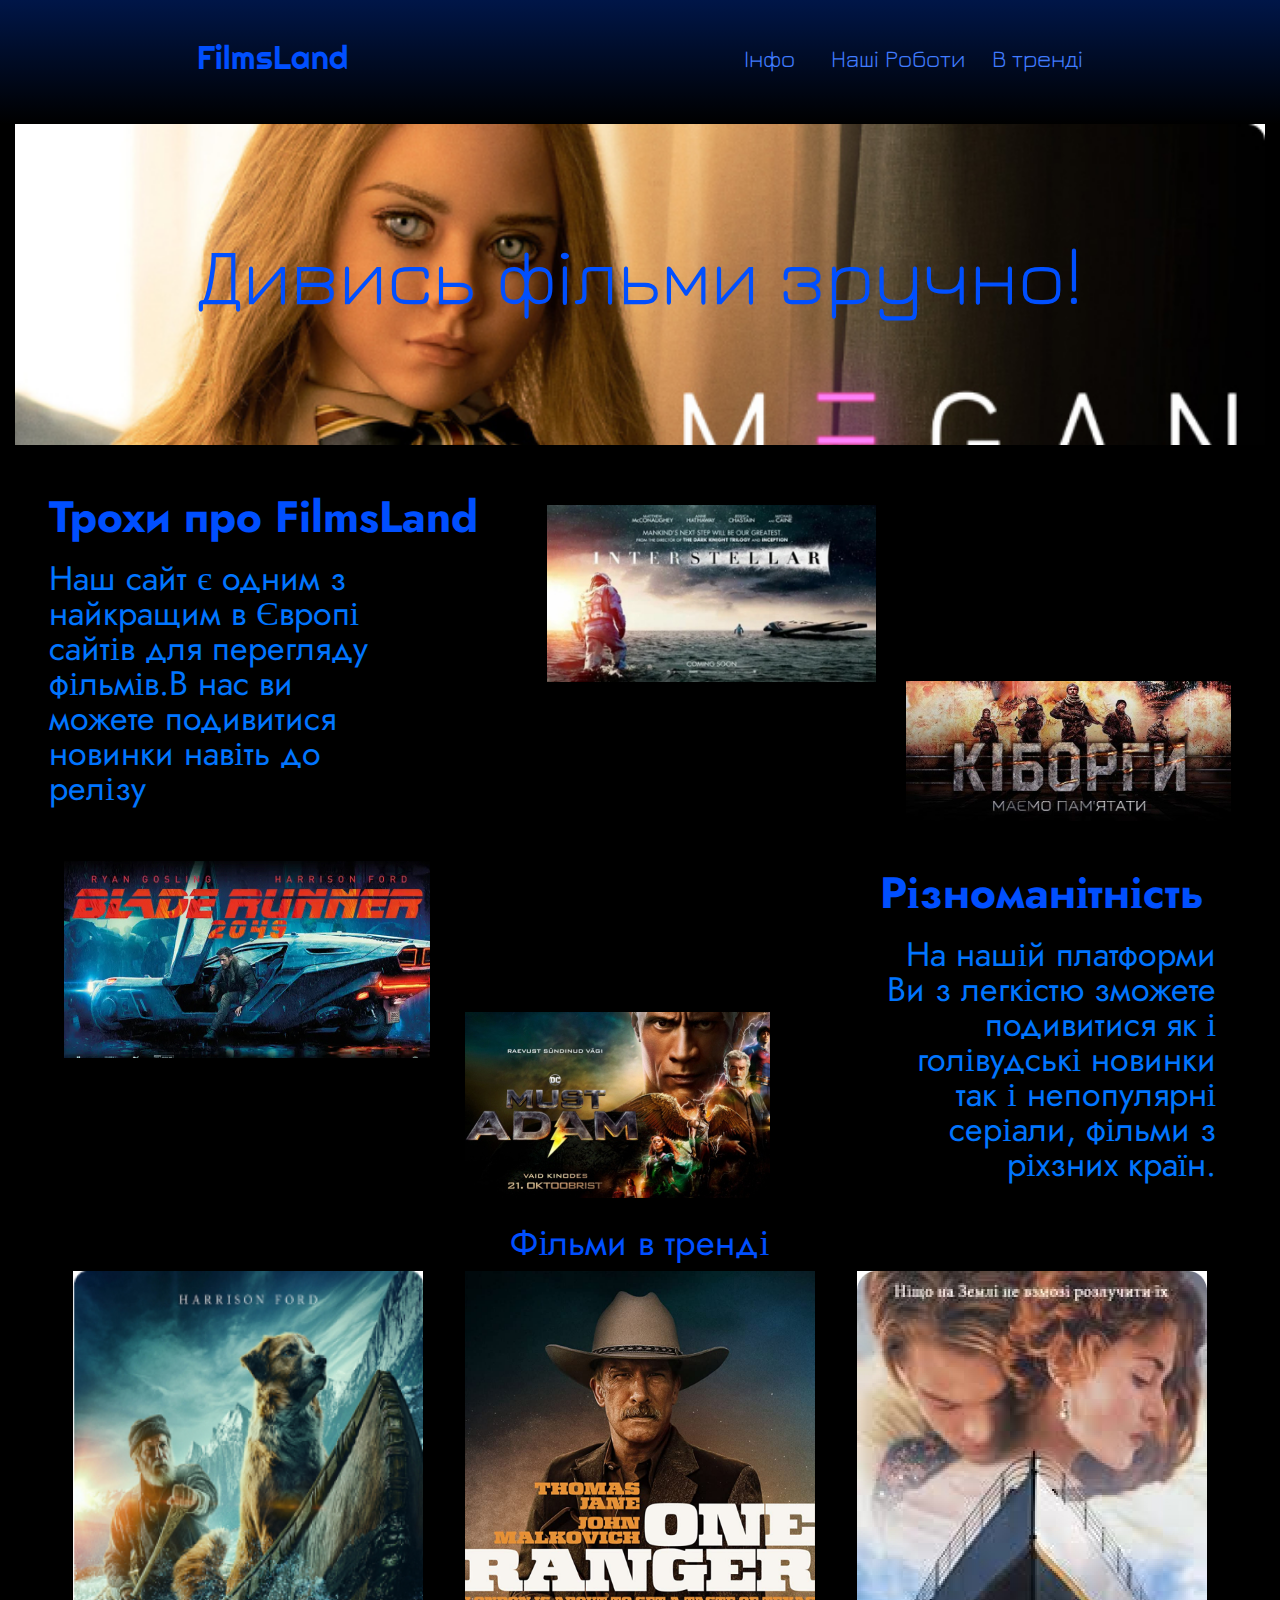
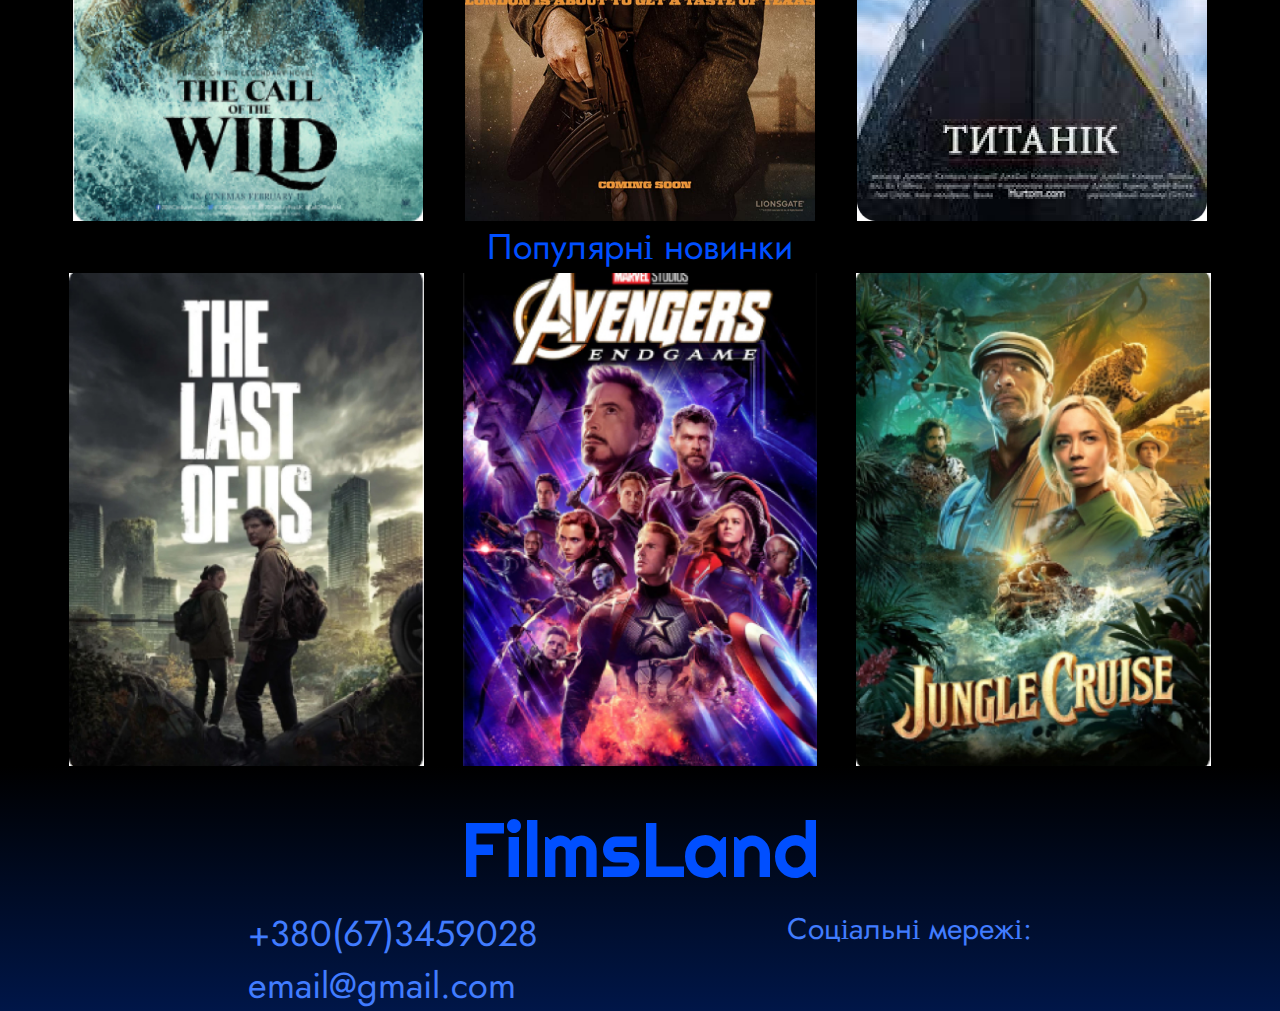
==== src/index.html @ c93115ed "gradient, and some part of the new page" ====
<!DOCTYPE html>
<html lang="en">

<head>
    <meta charset="UTF-8">
    <meta http-equiv="X-UA-Compatible" content="IE=edge">
    <meta name="viewport" content="width=device-width, initial-scale=1.0">
    <link rel="stylesheet" href="css/main.css">
    <link rel="preconnect" href="https://fonts.googleapis.com">
    <link rel="preconnect" href="https://fonts.gstatic.com" crossorigin>
    <link href="https://fonts.googleapis.com/css2?family=Jost&family=Jura&family=Righteous&display=swap" rel="stylesheet">
    <title>Project</title>
</head>

<body>
    <header>
        <nav>
            <a href="" class="logo-header">FilmsLand</a>
            <ul class="info-header-list">
                <li class="info-header"><a href="#about-id">Інфо</a></li>
                <li class="info-header"><a href="second.html">Наші Роботи</a></li>
                <li class="info-header"><a href="#trand-id">В тренді</a></li>
            </ul>
        </nav>
    </header>
    <main>
        <section class="hero">
            <h1 class="hero-h1">Дивись фільми зручно!</h1>
        </section>

        <section class="about" id="about-id">
            <!-- Поробиш класи які тобі зручні  -->
            <div class="about-box">
                <div class="about-text">
                    <h2 class="h2-about">Трохи про FilmsLand</h2>
                    <p class="p-about">Наш сайт є одним з найкращим в Європі сайтів для перегляду фільмів.В нас ви
                        можете подивитися новинки навіть до релізу</p>
                </div>
                <div class="about-img">
                    <img class="img_44" src="img/Rectangle-44.jpg" alt="">
                    <img class="img_45" src="img/Rectangle-45.jpg" alt="">
                </div>
            </div>
            <div class="various-box">
                <div class="various-img">
                    <img class="img_46" src="img/Rectangle-46.jpg" alt="">
                    <img class="img_47" src="img/Rectangle-47.jpg" alt="">
                </div>
                <div class="various-text">
                    <h2 class="h2-various">Різноманітність</h2>
                    <p class="p-various">На нашій платформи Ви з легкістю зможете подивитися як і голівудські
                        новинки так і непопулярні серіали, фільми з ріхзних країн.</p>
                </div>
            </div>
        </section>
        <!-- --------------------------------- -->
        <section class="trand" id="trand-id">
            <div class="div-trand">
                <h3 class="h3-trand">Фільми в тренді</h3>
                <div class="img-div-trand">
                    <img class="trand-img" src="img/Rectangle-53.jpg" alt="">
                    <img class="oneplusone trand-img" src="img/Rectangle-63.jpg" alt="">
                    <img class="titanic trand-img" src="img/Rectangle-52.jpg" alt="">
                </div>
            </div>
        </section>
        <!-- -------------------------------- -->
        <section class="popular-novelty">
            <h3 class="h3-novelty">Популярні новинки</h3>
            <div class="div-novelty">
                <img class="img-popular" src="img/Rectangle-57.jpg" alt="">
                <img class="img-popular" src="img/Rectangle-56.jpg" alt="">
                <img class="img-popular cruise" src="img/Rectangle-30.jpg" alt="">
            </div>
        </section>
    </main>
<!-- --------------------------------- -->
    <footer>
        <div class="footer" id="footer-id">
            <a href="" class="logo-footer">FilmsLand</a>
            <div class="div-info-footer">
                <ul class="ul-info-footer">
                    <li class="info-footer">
                        <p class="p-info-footer">+380(67)3459028</p>
                    </li>
                    <li class="info-footer">
                        <p class="p-info-footer">email@gmail.com</p>
                    </li>
                </ul>
                <p class="social-media">Соціальні мережі:</p>
            </div>
        </div>
    </footer>
</body>

</html>
---- src/css/main.css ----
body {
  margin: 0;
  padding: 0;
}

*,
::before,
::after {
  box-sizing: border-box;
}

h1,
h2,
h3,
h4,
h5,
h6,
p {
  margin: 0;
  padding: 0;
}

img {
  display: block;
  width: 100%;
  height: auto;
}

a {
  text-decoration: none;
}

ul {
  list-style: none;
  padding: 0;
  margin: 0;
}

body {
  font-family: Roboto;
  letter-spacing: 0, 3em;
}

.container {
  padding-left: 15px;
  padding-right: 15px;
  margin-left: auto;
  margin-right: auto;
}

.section {
  padding-top: 60px;
  padding-bottom: 60px;
}

@media screen and (min-width: 480px) {
  .container {
    width: 480px;
  }
  main {
    padding-left: 15px;
    padding-right: 15px;
    background-color: black;
  }
}
@media screen and (min-width: 768px) {
  .container {
    width: 768px;
  }
}
@media screen and (min-width: 1200px) {
  .container {
    width: 1200px;
  }
  .section {
    padding-top: 94px;
    padding-bottom: 94px;
  }
}
header {
  width: 100%;
  height: 124px;
  background: linear-gradient(to bottom, #001648 0%, #000000 100%);
}

.logo-header {
  color: #004FFF;
  font-family: "Righteous";
  font-style: normal;
  font-weight: 400;
  font-size: 32px;
  line-height: 40px;
  display: flex;
  align-items: center;
  flex-direction: column;
}

.info-header {
  font-family: "Jura";
  font-style: normal;
  font-weight: 400;
  font-size: 24px;
  line-height: 28px;
  text-align: center;
}

a {
  color: #417CFF;
}

.info-header-list {
  display: flex;
  color: #417CFF;
  flex-direction: row;
  justify-content: center;
  align-items: center;
  margin-top: 20px;
}

.info-header:last-child {
  padding-left: 27px;
}

.info-header:nth-child(2) {
  padding-left: 36px;
}

@media screen and (min-width: 640px) {
  nav {
    display: flex;
    flex-direction: row;
    padding-top: 38px;
    justify-content: space-around;
  }
  .logo-header {
    justify-content: start;
  }
  .info-header-list {
    margin-top: 0;
    justify-content: end;
  }
}
.hero {
  height: 321px;
  background-repeat: no-repeat;
  background-size: cover;
}

.hero-h1 {
  font-family: "Jura";
  font-style: normal;
  font-weight: 400;
  font-size: 48px;
  line-height: 43px;
  text-align: center;
  color: #004FFF;
  padding-top: 100px;
  padding-bottom: 82px;
}

@media screen and (min-width: 640px) {
  .hero-h1 {
    font-size: 80px;
    line-height: 151px;
    padding-top: 10px;
  }
}
@media screen and (min-width: 884px) {
  .hero-h1 {
    padding-top: 75px;
  }
}
.hero {
  background-image: url(../img/Rectangle-58.jpg);
}

@media screen and (min-width: 640px) {
  .hero {
    background-image: url(../img/Rectangle-98.jpg);
  }
}
.about {
  width: 100%;
  height: 100%;
  background-color: black;
  padding-top: 40px;
}

.h2-about,
.h2-various {
  display: flex;
  font-family: "Jost";
  font-style: normal;
  font-weight: 400;
  font-size: 32px;
  line-height: 35px;
  flex-direction: column;
  color: #004FFF;
  text-align: center;
  padding-bottom: 12px;
}

.p-about {
  margin-bottom: 20px;
}

.p-about,
.p-various {
  display: flex;
  font-family: "Jost";
  font-style: normal;
  font-weight: 400;
  font-size: 24px;
  line-height: 35px;
  text-align: center;
  color: #0075FF;
}

@media screen and (min-width: 1200px) {
  .h2-about {
    display: flex;
    align-items: flex-start;
    font-weight: 700;
    font-size: 44px;
    line-height: 64px;
  }
  .p-about {
    width: 349px;
    height: 240px;
    text-align: start;
    font-size: 34px;
  }
  .about-box {
    display: flex;
    justify-content: space-around;
  }
  .about-img {
    display: flex;
  }
  .img_44 {
    height: 197px;
    display: flex;
    align-self: flex-start;
    padding-top: 20px;
  }
  .img_45 {
    height: 140px;
    display: flex;
    align-self: flex-end;
    padding-left: 30px;
  }
  .about-text {
    display: flex;
    flex-direction: column;
  }
  .h2-various {
    font-weight: 700;
    font-size: 44px;
    line-height: 64px;
    align-items: flex-end;
  }
  .p-various {
    width: 349px;
    height: 261px;
    text-align: end;
    font-size: 34px;
  }
  .various-box {
    display: flex;
    justify-content: space-around;
    margin-top: 40px;
  }
  .various-img {
    display: flex;
    flex-direction: row;
  }
  .img_46 {
    height: 197px;
  }
  .img_47 {
    height: 186px;
    display: flex;
    align-self: flex-end;
    padding-left: 35px;
  }
  .various-text {
    display: flex;
    flex-direction: column;
    align-items: center;
  }
}
.trand {
  width: 100%;
  height: 100%;
  background-color: black;
  padding-top: 15px;
}

.oneplusone {
  display: none;
}

.img-div-trand {
  display: flex;
}

.trand-img {
  height: 270px;
}

.h3-trand {
  font-family: "Jost";
  font-style: normal;
  font-weight: 400;
  font-size: 36px;
  line-height: 58px;
  text-align: center;
  color: #004FFF;
}

@media screen and (min-width: 768px) {
  .img-div-trand {
    display: flex;
    justify-content: center;
  }
  .trand-img {
    height: 550px;
    width: 350px;
  }
}
@media screen and (min-width: 1200px) {
  .oneplusone {
    display: block;
  }
  .img-div-trand {
    display: flex;
    justify-content: center;
    margin-right: 135px;
    margin-left: 135px;
  }
  .trand-img {
    background-size: cover;
    margin-right: 42px;
  }
  .titanic {
    margin-right: 0;
  }
}
.popular-novelty {
  background-color: #000000;
}

.h3-novelty {
  font-family: "Jost";
  font-style: normal;
  font-weight: 400;
  font-size: 35.7033px;
  line-height: 52px;
  text-align: center;
  color: #004FFF;
}

.img-popular {
  height: 100%;
}

@media screen and (min-width: 550px) {
  .img-popular {
    height: 493px;
    width: 371px;
    margin-right: auto;
    margin-left: auto;
  }
}
@media screen and (min-width: 900px) {
  .div-novelty {
    display: flex;
    justify-content: center;
    margin-right: 135px;
    margin-left: 135px;
  }
  .img-popular {
    background-size: cover;
    margin-right: 39px;
  }
  .cruise {
    margin-right: 0;
  }
}
.footer {
  background: linear-gradient(to bottom, #000000 0%, #001648 100%);
}

.logo-footer {
  font-family: "Righteous";
  font-style: normal;
  font-weight: 400;
  font-size: 32px;
  line-height: 40px;
  display: flex;
  justify-content: center;
  padding-top: 35px;
  padding-bottom: 10px;
  color: #004FFF;
}

.p-info-footer {
  font-family: "Jost";
  font-style: normal;
  font-weight: 400;
  font-size: 20px;
  line-height: 29px;
  text-align: center;
  color: #417CFF;
}

.p-info-footer {
  font-family: "Jost";
  font-style: normal;
  font-weight: 400;
  font-size: 20px;
  line-height: 29px;
  text-align: center;
  color: #417CFF;
}

.social-media {
  font-family: "Jost";
  font-style: normal;
  font-weight: 400;
  font-size: 20px;
  line-height: 29px;
  text-align: center;
  color: #417CFF;
}

@media screen and (min-width: 768px) {
  .logo-footer {
    font-weight: 400;
    font-size: 77px;
    line-height: 96px;
  }
  .div-info-footer {
    display: flex;
    justify-content: space-evenly;
  }
  .p-info-footer {
    font-weight: 400;
    font-size: 36px;
    line-height: 52px;
    text-align: start;
  }
  .social-media {
    font-weight: 400;
    font-size: 30px;
    line-height: 43px;
  }
}
body {
  background-color: black;
  color: #004FFF;
  font-family: "Jost";
  margin: 0;
  padding: 0;
}

.sec-logo-header {
  color: #004FFF;
  font-family: "Righteous";
  font-style: normal;
  font-weight: 400;
  font-size: 32px;
  line-height: 40px;
  width: calc(50% - 15px);
  padding-left: 15px;
}

.quit {
  color: #004FFF;
  font-family: "Righteous";
  font-style: normal;
  font-weight: 400;
  font-size: 32px;
  line-height: 40px;
  width: 50%;
  padding-left: calc(50% - 19.49px);
}

.sec-header {
  background: linear-gradient(to bottom, #001648 0%, #000000 100%);
  display: flex;
}/*# sourceMappingURL=main.css.map */
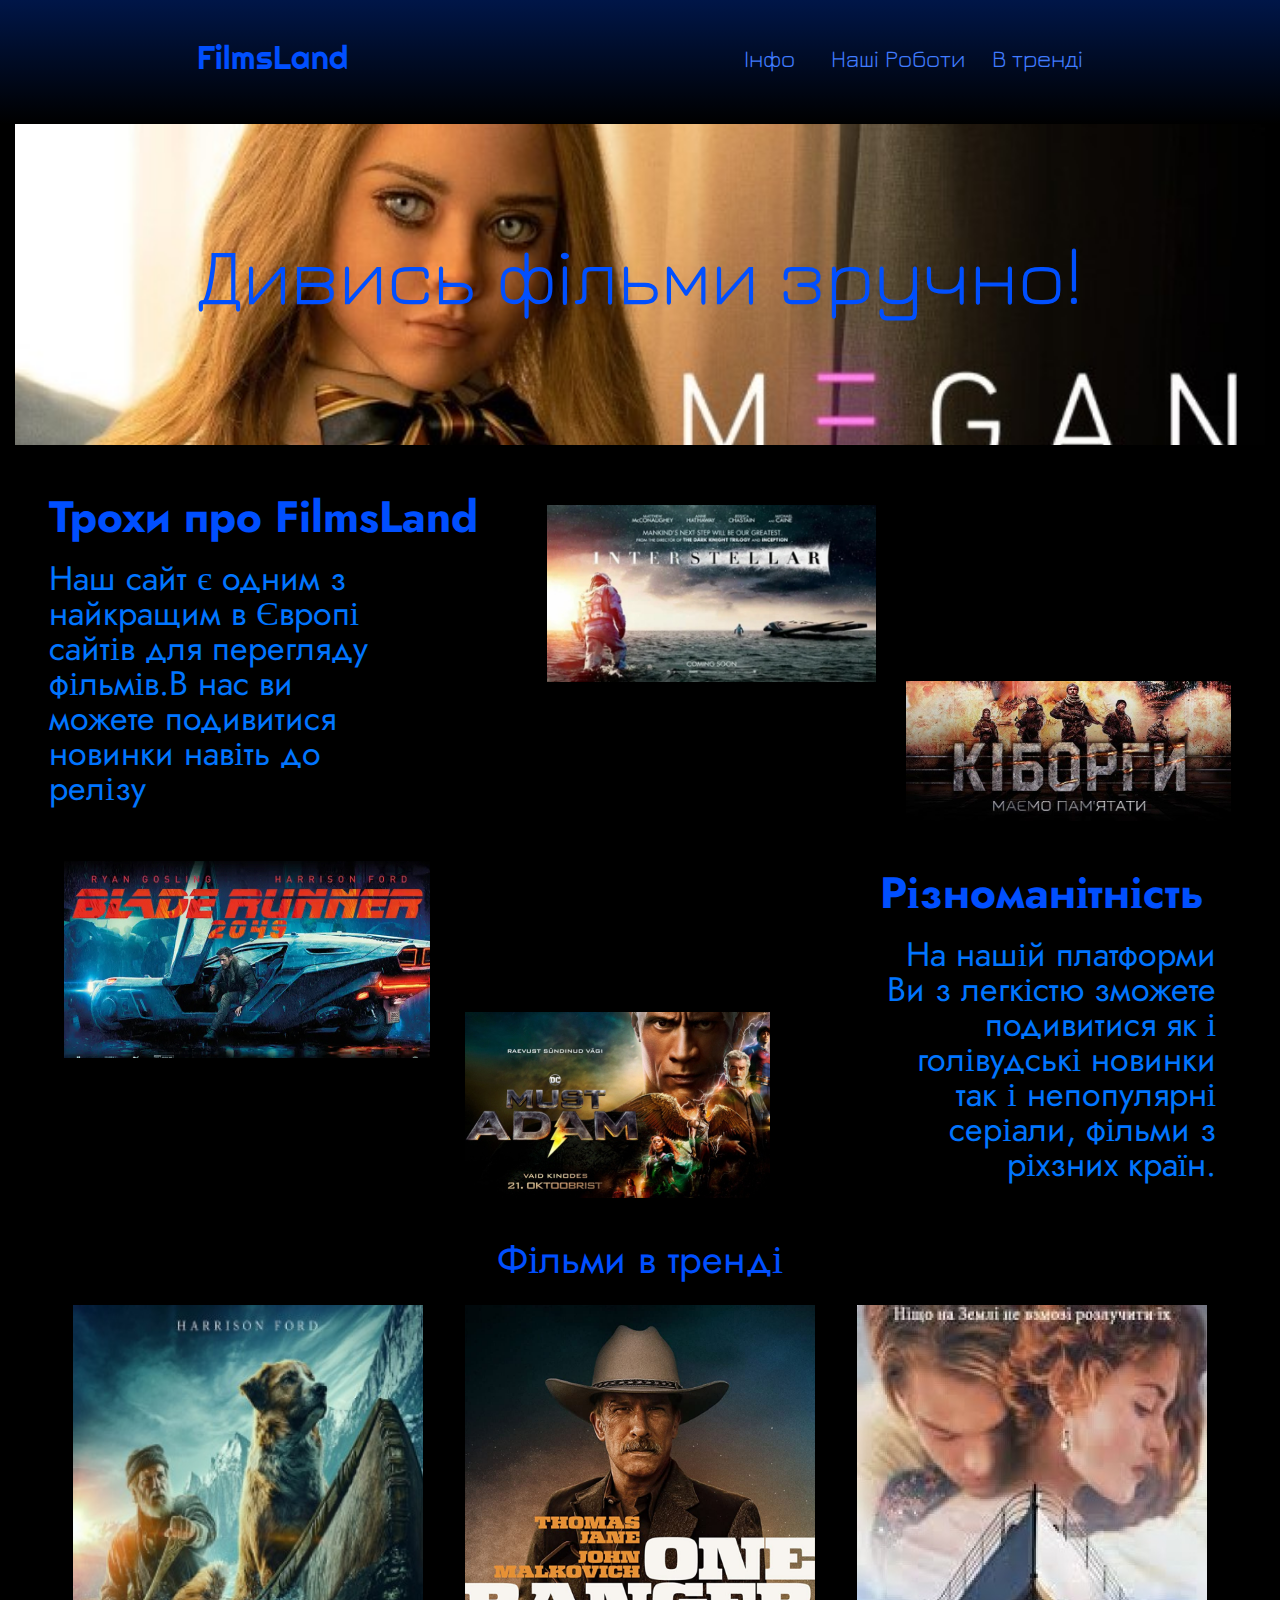
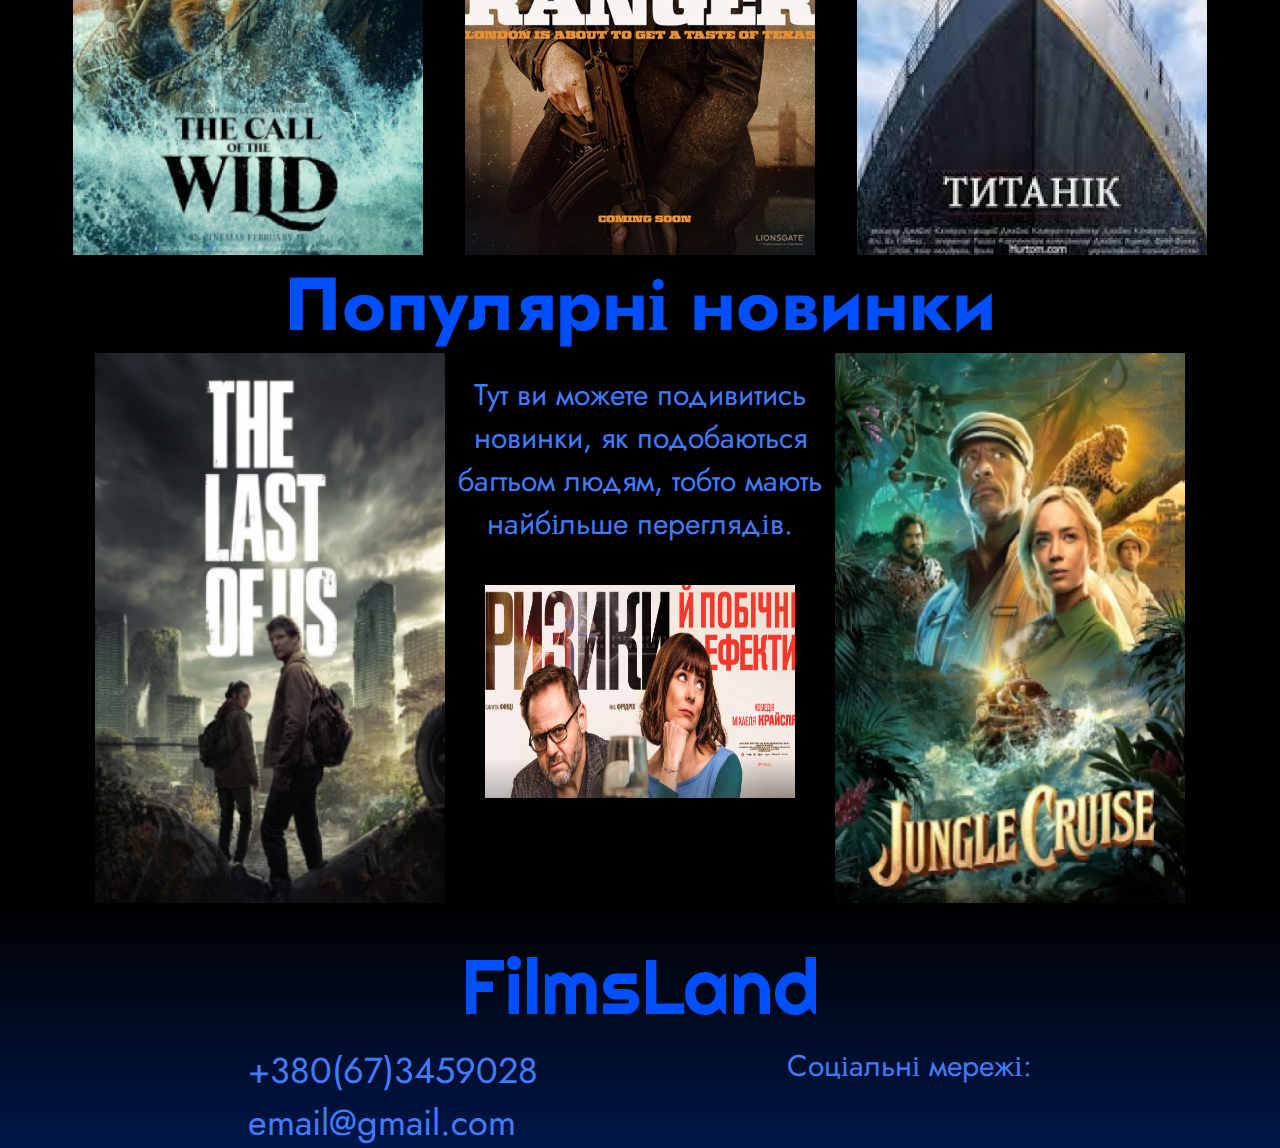
==== commit b3a6c74a: "fix header, section 3 and 2, fix director, add director" ====
--- a/src/index.html
+++ b/src/index.html
@@ -69,7 +69,10 @@
             <h3 class="h3-novelty">Популярні новинки</h3>
             <div class="div-novelty">
                 <img class="img-popular" src="img/Rectangle-57.jpg" alt="">
-                <img class="img-popular" src="img/Rectangle-56.jpg" alt="">
+                <div class="opus-novelty">      
+                    <p class="p-opus-popular">Тут ви можете подивитись новинки, як подобаються багтьом людям, тобто мають найбільше переглядів.</p>
+                    <img class="img-popular ryziki" src="img/ryziki-kopy.jpeg" alt="">
+                </div>
                 <img class="img-popular cruise" src="img/Rectangle-30.jpg" alt="">
             </div>
         </section>
--- a/src/css/main.css
+++ b/src/css/main.css
@@ -76,6 +76,13 @@
     padding-top: 94px;
     padding-bottom: 94px;
   }
+  p, h1, h2, h3 {
+    transition: 0.5;
+  }
+  p p, p h1, p h2, p h3:hover, h1 p, h1 h1, h1 h2, h1 h3:hover, h2 p, h2 h1, h2 h2, h2 h3:hover, h3 p, h3 h1, h3 h2, h3 h3:hover {
+    font-size: 25px;
+    font-weight: 900;
+  }
 }
 header {
   width: 100%;
@@ -302,26 +309,37 @@
 
 .img-div-trand {
   display: flex;
+  justify-content: space-around;
 }
 
 .trand-img {
-  height: 270px;
+  width: 175px;
+  height: 277px;
 }
 
 .h3-trand {
   font-family: "Jost";
   font-style: normal;
   font-weight: 400;
-  font-size: 36px;
+  font-size: 64px;
   line-height: 58px;
   text-align: center;
   color: #004FFF;
 }
 
+@media screen and (min-width: 550px) {
+  .trand-img {
+    height: 377px;
+  }
+  .h3-trand {
+    line-height: 92px;
+    font-size: 40px;
+  }
+}
 @media screen and (min-width: 768px) {
   .img-div-trand {
     display: flex;
-    justify-content: center;
+    justify-content: space-evenly;
   }
   .trand-img {
     height: 550px;
@@ -347,44 +365,80 @@
   }
 }
 .popular-novelty {
-  background-color: #000000;
-}
-
-.h3-novelty {
-  font-family: "Jost";
-  font-style: normal;
   font-weight: 400;
   font-size: 35.7033px;
   line-height: 52px;
-  text-align: center;
-  color: #004FFF;
+  background-color: #000000;
+}
+
+.h3-novelty {
+  font-family: "Jost";
+  font-style: normal;
+  text-align: center;
+  color: #004FFF;
+}
+
+.div-novelty {
+  display: flex;
+  justify-content: space-evenly;
 }
 
 .img-popular {
-  height: 100%;
+  height: 277px;
+  width: 175px;
+}
+
+.opus-novelty {
+  display: none;
 }
 
 @media screen and (min-width: 550px) {
+  .popular-novelty {
+    line-height: 98px;
+    font-size: 64px;
+  }
+}
+@media screen and (min-width: 768px) {
   .img-popular {
-    height: 493px;
-    width: 371px;
-    margin-right: auto;
-    margin-left: auto;
+    height: 550px;
+    width: 350px;
   }
 }
 @media screen and (min-width: 900px) {
   .div-novelty {
     display: flex;
-    justify-content: center;
-    margin-right: 135px;
-    margin-left: 135px;
+    justify-content: space-evenly;
   }
   .img-popular {
     background-size: cover;
-    margin-right: 39px;
   }
   .cruise {
     margin-right: 0;
+  }
+}
+@media screen and (min-width: 1200px) {
+  .opus-novelty {
+    display: block;
+  }
+  .div-novelty {
+    display: flex;
+    justify-content: center;
+  }
+  .ryziki {
+    height: 233px;
+    padding-top: 20px;
+    padding-left: 40px;
+  }
+  .p-opus-popular {
+    width: 390px;
+    padding-bottom: 20px;
+    font-weight: 400;
+    font-size: 30px;
+    line-height: 43px;
+    text-align: center;
+    color: #417CFF;
+    padding-bottom: 20px;
+    padding-top: 20px;
   }
 }
 .footer {
@@ -482,11 +536,76 @@
   font-weight: 400;
   font-size: 32px;
   line-height: 40px;
-  width: 50%;
-  padding-left: calc(50% - 19.49px);
 }
 
 .sec-header {
+  height: 40px;
   background: linear-gradient(to bottom, #001648 0%, #000000 100%);
   display: flex;
+  justify-content: center;
+}
+
+.sec-main {
+  display: flex;
+  flex-direction: column;
+  align-items: center;
+  justify-content: center;
+  align-self: center;
+  gap: 30px;
+  padding-top: 30px;
+  padding-left: 15px;
+  padding-right: 15px;
+}
+
+.sec-container {
+  display: flex;
+  flex-direction: column;
+}
+
+.img-con {
+  height: 486px;
+}
+
+.cat {
+  margin: 0 auto;
+}
+
+.con-p {
+  display: flex;
+  font-weight: 400;
+  font-size: 40px;
+  line-height: 50px;
+  text-align: center;
+  margin: 0 auto;
+  align-items: center;
+  justify-content: center;
+  padding-bottom: 20px;
+}
+
+.sec-footer {
+  background: linear-gradient(to bottom, #000000 0%, #001648 100%);
+  height: 50px;
+}
+
+@media screen and (min-width: 900px) {
+  .img-con {
+    height: 770px;
+    width: 100%;
+  }
+  .sec-main {
+    display: flex;
+    flex-direction: row;
+    flex-wrap: wrap;
+  }
+  .sec-container {
+    width: calc((100% - 60px) / 2);
+  }
+}
+@media screen and (min-width: 1400px) {
+  .sec-container {
+    width: calc((100% - 90px) / 3);
+  }
+  .img-con {
+    height: 770px;
+  }
 }/*# sourceMappingURL=main.css.map */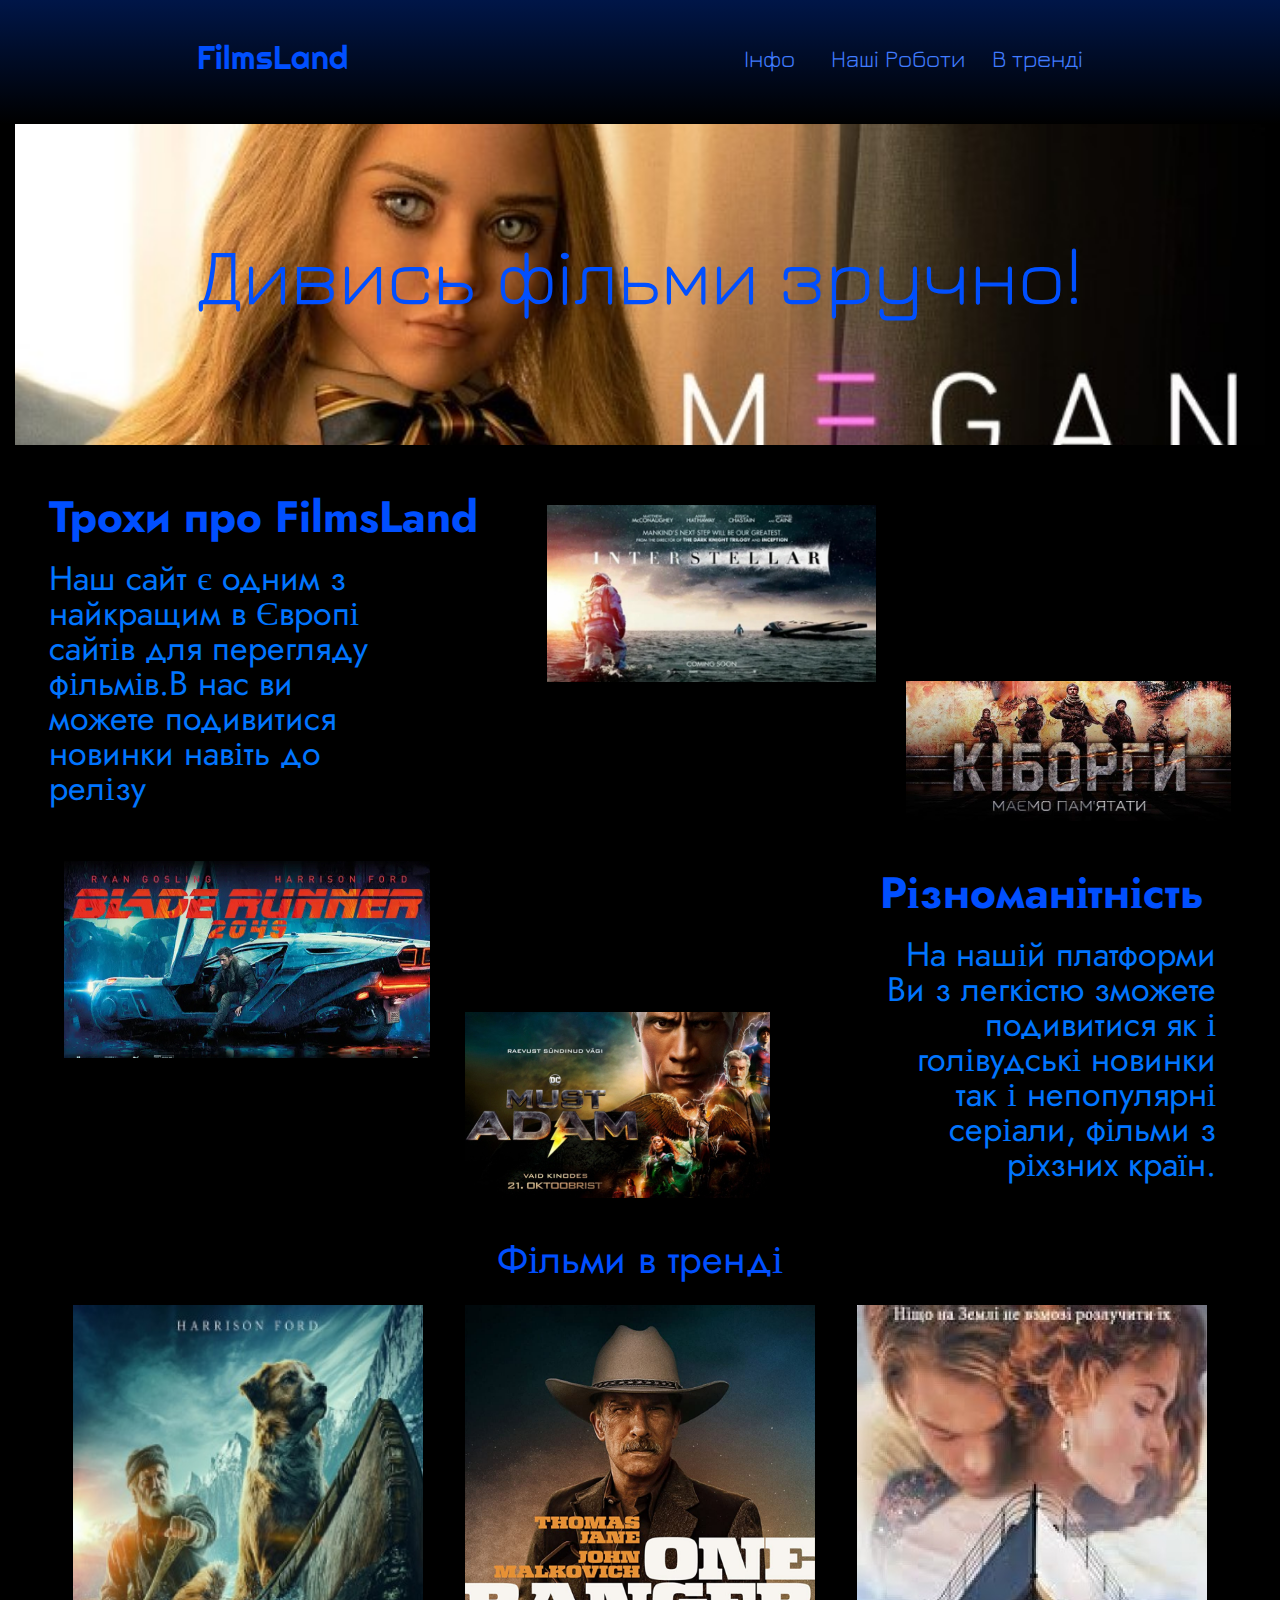
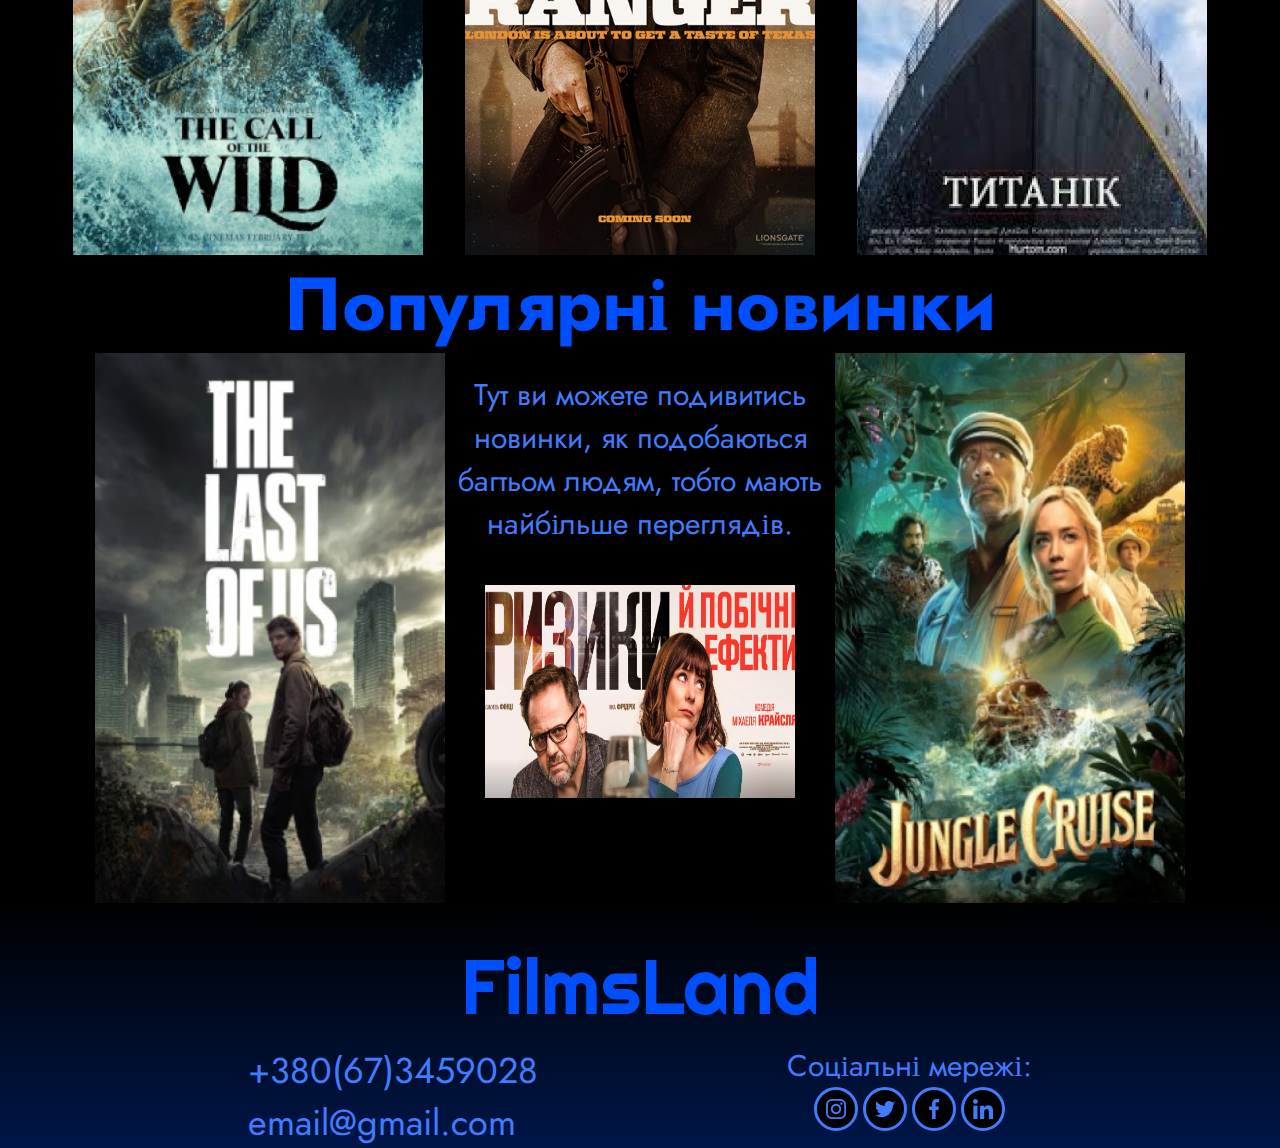
==== commit 72a8632b: "effects" ====
--- a/src/index.html
+++ b/src/index.html
@@ -90,7 +90,46 @@
                         <p class="p-info-footer">email@gmail.com</p>
                     </li>
                 </ul>
-                <p class="social-media">Соціальні мережі:</p>
+
+                <ul class="ul-info-footer">
+                    <li class="info-footer">
+                        <p class="social-media">Соціальні мережі:</p>
+                    </li>
+                    <li class="info-footer">
+                        <div class="medias">
+                    <div class="our-team-img-cntainer0-container1-ico">
+                        <button>
+                            <svg width="20" height="20" viewBox="0 0 20 20" fill="none" xmlns="http://www.w3.org/2000/svg">
+                                <path class="btn" d="M19.9804 5.88005C19.9336 4.81738 19.7617 4.0868 19.5155 3.45374C19.2616 2.78176 18.8709 2.18014 18.359 1.68002C17.8589 1.1721 17.2533 0.777435 16.5891 0.527447C15.9524 0.281274 15.2256 0.109427 14.1629 0.0625732C13.0923 0.0117516 12.7524 0 10.0371 0C7.3217 0 6.98182 0.0117516 5.91517 0.0586052C4.8525 0.105459 4.12192 0.277459 3.48901 0.523479C2.81689 0.777435 2.21527 1.16814 1.71514 1.68002C1.20723 2.18014 0.812712 2.78573 0.562572 3.44992C0.3164 4.0868 0.144553 4.81341 0.0976989 5.87609C0.0468773 6.9467 0.0351257 7.28658 0.0351257 10.002C0.0351257 12.7173 0.0468773 13.0572 0.0937309 14.1239C0.140584 15.1865 0.312584 15.9171 0.558757 16.5502C0.812712 17.2221 1.20723 17.8238 1.71514 18.3239C2.21527 18.8318 2.82085 19.2265 3.48505 19.4765C4.12192 19.7226 4.84853 19.8945 5.91136 19.9413C6.97785 19.9883 7.31788 19.9999 10.0333 19.9999C12.7486 19.9999 13.0885 19.9883 14.1552 19.9413C15.2178 19.8945 15.9484 19.7226 16.5813 19.4765C17.9254 18.9568 18.9881 17.8941 19.5078 16.5502C19.7538 15.9133 19.9258 15.1865 19.9726 14.1239C20.0195 13.0572 20.0312 12.7173 20.0312 10.002C20.0312 7.28658 20.0273 6.9467 19.9804 5.88005ZM18.1794 14.0457C18.1363 15.0225 17.9723 15.5499 17.8355 15.9015C17.4995 16.7728 16.8079 17.4643 15.9367 17.8004C15.585 17.9372 15.0538 18.1012 14.0808 18.1441C13.0259 18.1911 12.7096 18.2027 10.041 18.2027C7.37252 18.2027 7.05218 18.1911 6.0011 18.1441C5.02435 18.1012 4.4969 17.9372 4.14527 17.8004C3.71168 17.6402 3.31701 17.3862 2.99667 17.0541C2.66457 16.7298 2.41062 16.3391 2.25037 15.9055C2.11362 15.5539 1.94956 15.0225 1.90667 14.0497C1.85967 12.9948 1.84807 12.6783 1.84807 10.0097C1.84807 7.34122 1.85967 7.02087 1.90667 5.96995C1.94956 4.99319 2.11362 4.46575 2.25037 4.11412C2.41062 3.68038 2.66457 3.28586 3.00064 2.96536C3.3248 2.63327 3.7155 2.37931 4.14924 2.21921C4.50087 2.08247 5.03228 1.9184 6.00507 1.87537C7.05996 1.82851 7.37649 1.81676 10.0449 1.81676C12.7173 1.81676 13.0337 1.82851 14.0848 1.87537C15.0615 1.9184 15.589 2.08247 15.9406 2.21921C16.3742 2.37931 16.7689 2.63327 17.0892 2.96536C17.4213 3.28967 17.6753 3.68038 17.8355 4.11412C17.9723 4.46575 18.1363 4.99701 18.1794 5.96995C18.2262 7.02484 18.238 7.34122 18.238 10.0097C18.238 12.6783 18.2262 12.9908 18.1794 14.0457Z" fill="#001648"/>
+                                <path class="btn" d="M10.0371 4.86426C7.20069 4.86426 4.89937 7.16543 4.89937 10.002C4.89937 12.8385 7.20069 15.1397 10.0371 15.1397C12.8736 15.1397 15.1748 12.8385 15.1748 10.002C15.1748 7.16543 12.8736 4.86426 10.0371 4.86426ZM10.0371 13.3347C8.19698 13.3347 6.70438 11.8422 6.70438 10.002C6.70438 8.16172 8.19698 6.66927 10.0371 6.66927C11.8774 6.66927 13.3698 8.16172 13.3698 10.002C13.3698 11.8422 11.8774 13.3347 10.0371 13.3347Z" fill="#001648"/>
+                                <path class="btn" d="M16.5775 4.6611C16.5775 5.32346 16.0405 5.86052 15.378 5.86052C14.7156 5.86052 14.1785 5.32346 14.1785 4.6611C14.1785 3.99858 14.7156 3.46167 15.378 3.46167C16.0405 3.46167 16.5775 3.99858 16.5775 4.6611Z" fill="#001648"/>
+                            </svg>
+                        </button>
+        
+                        <button>
+                            <svg width="20" height="20" viewBox="0 0 20 20" fill="none" xmlns="http://www.w3.org/2000/svg">
+                                <path class="btn" d="M20 3.79875C19.2562 4.125 18.4637 4.34125 17.6375 4.44625C18.4875 3.93875 19.1363 3.14125 19.4413 2.18C18.6488 2.6525 17.7737 2.98625 16.8412 3.1725C16.0887 2.37125 15.0162 1.875 13.8462 1.875C11.5762 1.875 9.74875 3.7175 9.74875 5.97625C9.74875 6.30125 9.77625 6.61375 9.84375 6.91125C6.435 6.745 3.41875 5.11125 1.3925 2.6225C1.03875 3.23625 0.83125 3.93875 0.83125 4.695C0.83125 6.115 1.5625 7.37375 2.6525 8.1025C1.99375 8.09 1.3475 7.89875 0.8 7.5975C0.8 7.61 0.8 7.62625 0.8 7.6425C0.8 9.635 2.22125 11.29 4.085 11.6712C3.75125 11.7625 3.3875 11.8062 3.01 11.8062C2.7475 11.8062 2.4825 11.7912 2.23375 11.7362C2.765 13.36 4.2725 14.5537 6.065 14.5925C4.67 15.6837 2.89875 16.3412 0.98125 16.3412C0.645 16.3412 0.3225 16.3262 0 16.285C1.81625 17.4562 3.96875 18.125 6.29 18.125C13.835 18.125 17.96 11.875 17.96 6.4575C17.96 6.27625 17.9537 6.10125 17.945 5.9275C18.7587 5.35 19.4425 4.62875 20 3.79875Z" fill="#001648"/>
+                            </svg>                                    
+                        </button>
+                            
+                        <button>
+                            <svg width="20" height="20" viewBox="0 0 20 20" fill="none" xmlns="http://www.w3.org/2000/svg">
+                                <path class="btn" d="M13.3308 3.32083H15.1567V0.140833C14.8417 0.0975 13.7583 0 12.4967 0C9.86416 0 8.06082 1.65583 8.06082 4.69917V7.5H5.15582V11.055H8.06082V20H11.6225V11.0558H14.41L14.8525 7.50083H11.6217V5.05167C11.6225 4.02417 11.8992 3.32083 13.3308 3.32083Z" fill="#001648"/>
+                            </svg> 
+                        </button>
+        
+                        <button>
+                            <svg width="20" height="20" viewBox="0 0 20 20" fill="none" xmlns="http://www.w3.org/2000/svg">
+                                <path class="btn" d="M19.995 20.0001V19.9993H20V12.6643C20 9.07593 19.2275 6.31177 15.0325 6.31177C13.0158 6.31177 11.6625 7.41843 11.11 8.4676H11.0517V6.64677H7.07417V19.9993H11.2158V13.3876C11.2158 11.6468 11.5458 9.96343 13.7017 9.96343C15.8258 9.96343 15.8575 11.9501 15.8575 13.4993V20.0001H19.995Z" fill="#001648"/>
+                                <path class="btn" d="M0.330002 6.64746H4.47667V20H0.330002V6.64746Z" fill="#AFB1B8"/>
+                                <path class="btn" d="M2.40167 0C1.07583 0 0 1.07583 0 2.40167C0 3.7275 1.07583 4.82583 2.40167 4.82583C3.7275 4.82583 4.80333 3.7275 4.80333 2.40167C4.8025 1.07583 3.72667 0 2.40167 0V0Z" fill="#001648"/>
+                            </svg>                                    
+                        </button>
+                    </div>
+                </div>
+                    </li>
+                </ul>
+                
             </div>
         </div>
     </footer>
--- a/src/css/main.css
+++ b/src/css/main.css
@@ -84,69 +84,6 @@
     font-weight: 900;
   }
 }
-header {
-  width: 100%;
-  height: 124px;
-  background: linear-gradient(to bottom, #001648 0%, #000000 100%);
-}
-
-.logo-header {
-  color: #004FFF;
-  font-family: "Righteous";
-  font-style: normal;
-  font-weight: 400;
-  font-size: 32px;
-  line-height: 40px;
-  display: flex;
-  align-items: center;
-  flex-direction: column;
-}
-
-.info-header {
-  font-family: "Jura";
-  font-style: normal;
-  font-weight: 400;
-  font-size: 24px;
-  line-height: 28px;
-  text-align: center;
-}
-
-a {
-  color: #417CFF;
-}
-
-.info-header-list {
-  display: flex;
-  color: #417CFF;
-  flex-direction: row;
-  justify-content: center;
-  align-items: center;
-  margin-top: 20px;
-}
-
-.info-header:last-child {
-  padding-left: 27px;
-}
-
-.info-header:nth-child(2) {
-  padding-left: 36px;
-}
-
-@media screen and (min-width: 640px) {
-  nav {
-    display: flex;
-    flex-direction: row;
-    padding-top: 38px;
-    justify-content: space-around;
-  }
-  .logo-header {
-    justify-content: start;
-  }
-  .info-header-list {
-    margin-top: 0;
-    justify-content: end;
-  }
-}
 .hero {
   height: 321px;
   background-repeat: no-repeat;
@@ -220,7 +157,14 @@
   font-size: 24px;
   line-height: 35px;
   text-align: center;
+  transition: 0.5s;
   color: #0075FF;
+}
+.p-about:hover,
+.p-various:hover {
+  font-weight: 500;
+  font-size: 36px;
+  color: #73b4ff;
 }
 
 @media screen and (min-width: 1200px) {
@@ -510,6 +454,113 @@
     line-height: 43px;
   }
 }
+.media {
+  display: flex;
+  justify-content: center;
+  width: 50%;
+  text-align: center;
+}
+
+.our-team-img-cntainer0-container1-ico {
+  display: flex;
+  justify-content: center;
+  align-items: center;
+  text-align: center;
+  gap: 5px;
+}
+
+button {
+  padding-top: 3px;
+  border-radius: 100%;
+  border: #417CFF 3px solid;
+  height: 44px;
+  width: 44px;
+  transition: 0.15s;
+  background: black;
+  margin-bottom: 5px;
+}
+button:hover > svg > path {
+  fill: rgb(177, 202, 255);
+}
+button:hover {
+  border: rgb(177, 202, 255) 3px solid;
+}
+
+button > svg > path {
+  transition: 0.15s;
+  fill: #417CFF;
+}
+
+header {
+  width: 100%;
+  height: 124px;
+  background: linear-gradient(to bottom, #001648 0%, #000000 100%);
+}
+
+.logo-header {
+  color: #004FFF;
+  font-family: "Righteous";
+  font-style: normal;
+  font-weight: 400;
+  font-size: 32px;
+  line-height: 40px;
+  display: flex;
+  align-items: center;
+  flex-direction: column;
+}
+
+.info-header {
+  font-family: "Jura";
+  font-style: normal;
+  font-weight: 400;
+  font-size: 24px;
+  line-height: 28px;
+  text-align: center;
+  transition: 0.4s;
+}
+.info-header:hover {
+  font-weight: 500;
+  font-size: 30px;
+  line-height: 43.75px;
+  color: white;
+}
+
+a {
+  color: #417CFF;
+}
+
+.info-header-list {
+  display: flex;
+  color: #417CFF;
+  flex-direction: row;
+  justify-content: center;
+  align-items: center;
+  margin-top: 20px;
+}
+
+.info-header:last-child {
+  padding-left: 27px;
+}
+
+.info-header:nth-child(2) {
+  padding-left: 36px;
+}
+
+@media screen and (min-width: 640px) {
+  nav {
+    display: flex;
+    flex-direction: row;
+    padding-top: 38px;
+    justify-content: space-around;
+  }
+  .logo-header {
+    justify-content: start;
+  }
+  .info-header-list {
+    margin-top: 0;
+    justify-content: end;
+  }
+}
 body {
   background-color: black;
   color: #004FFF;
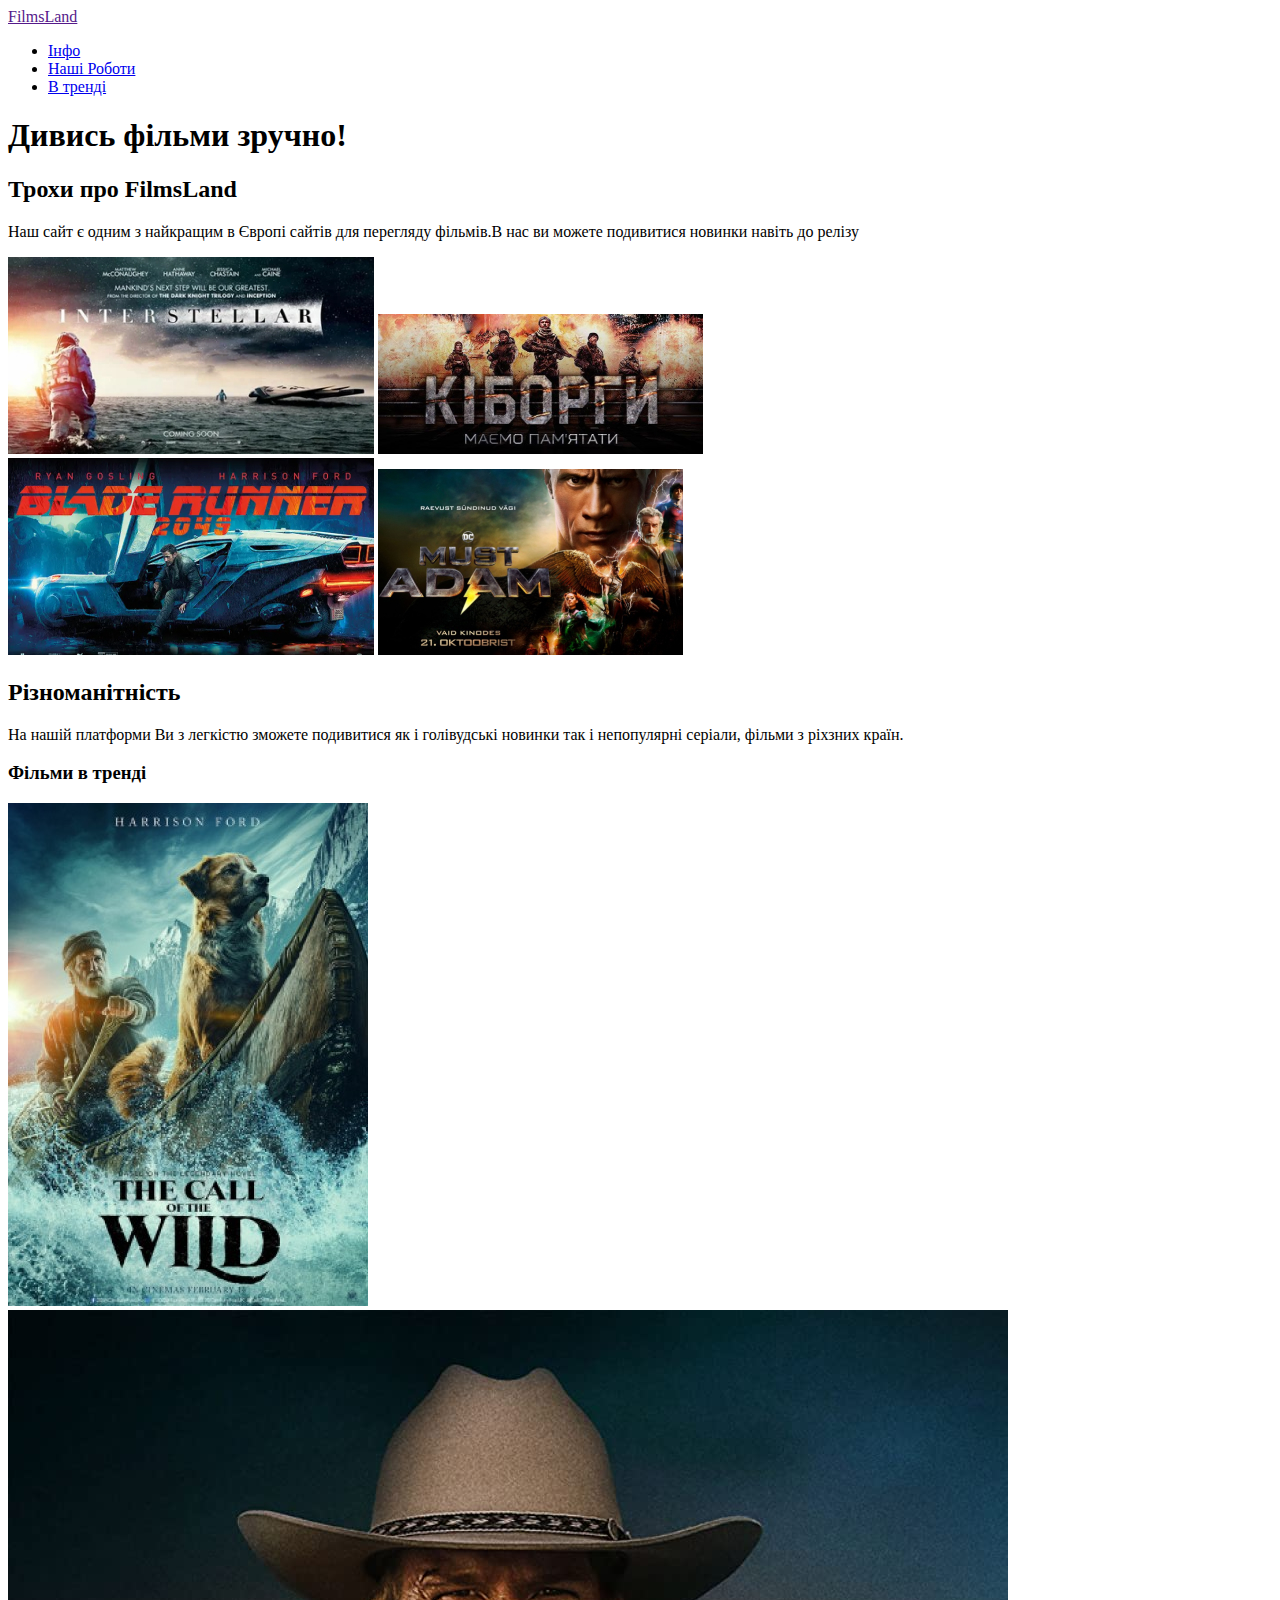
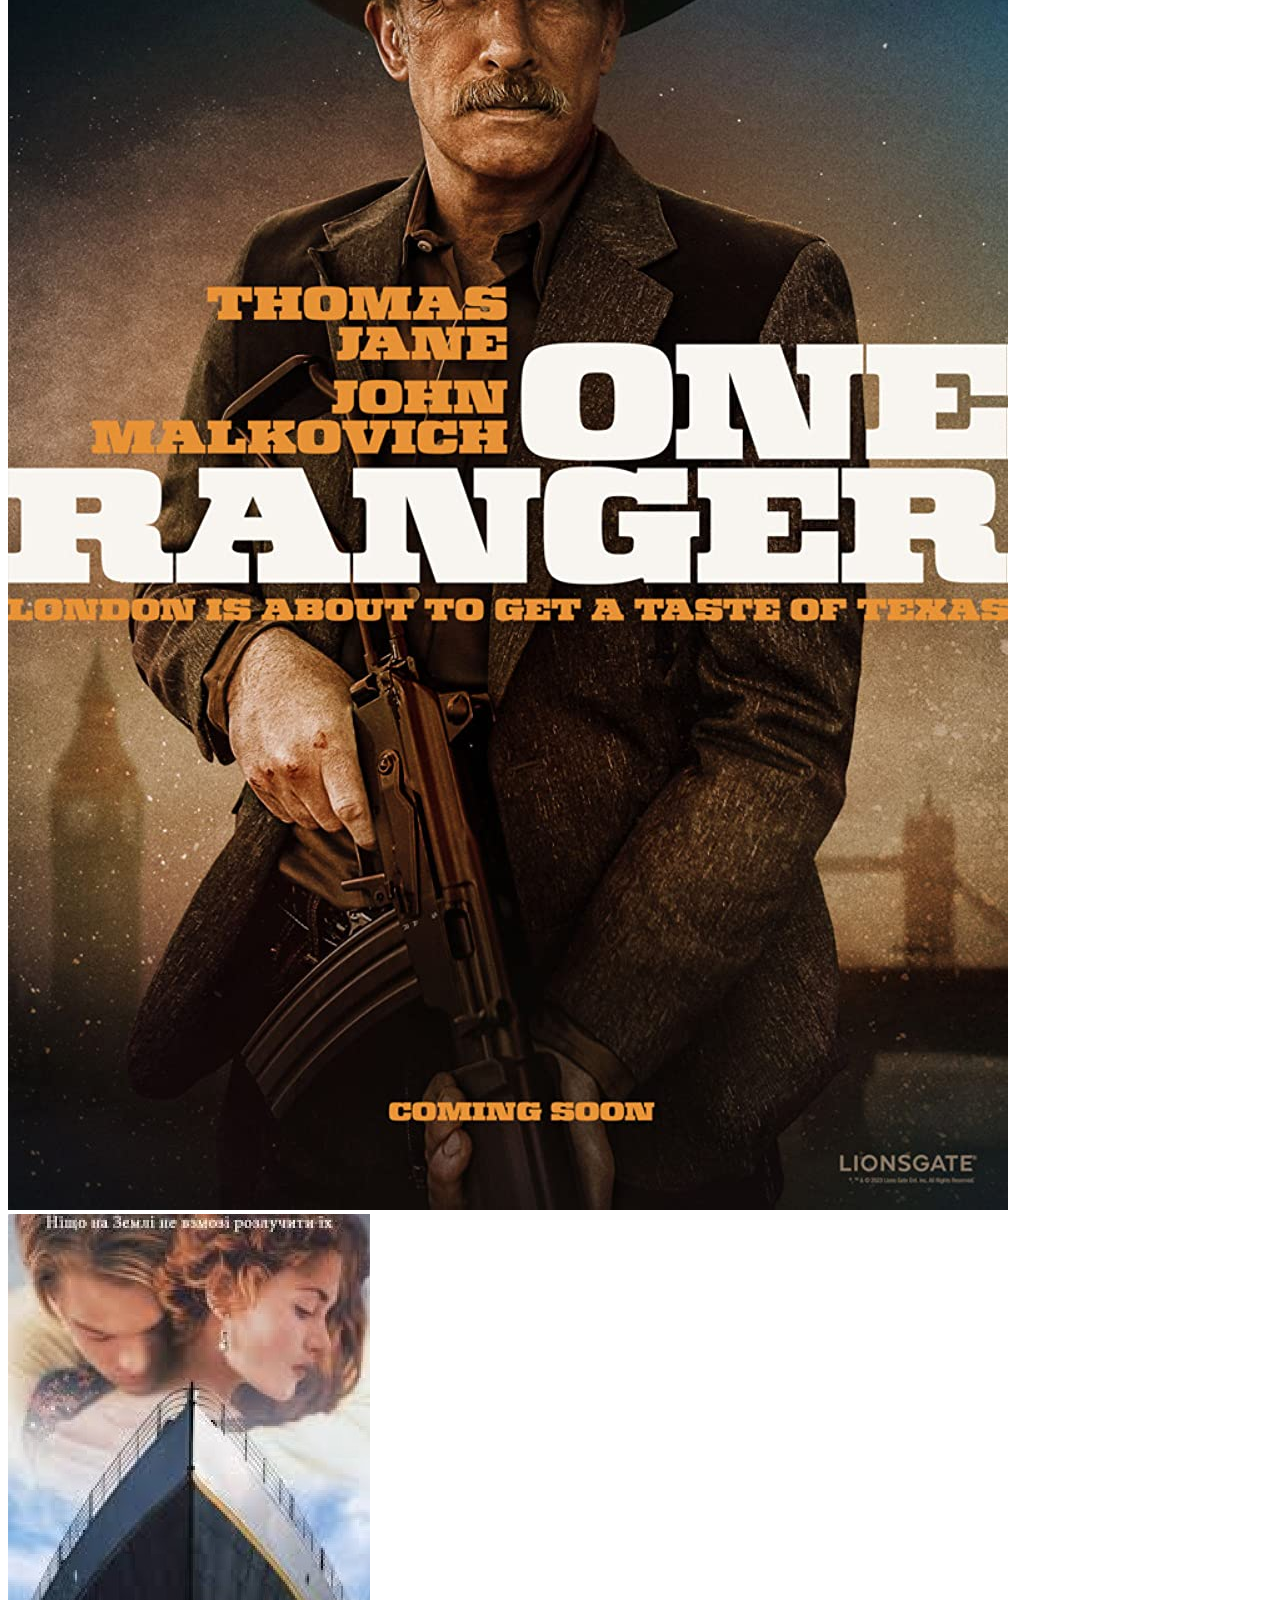
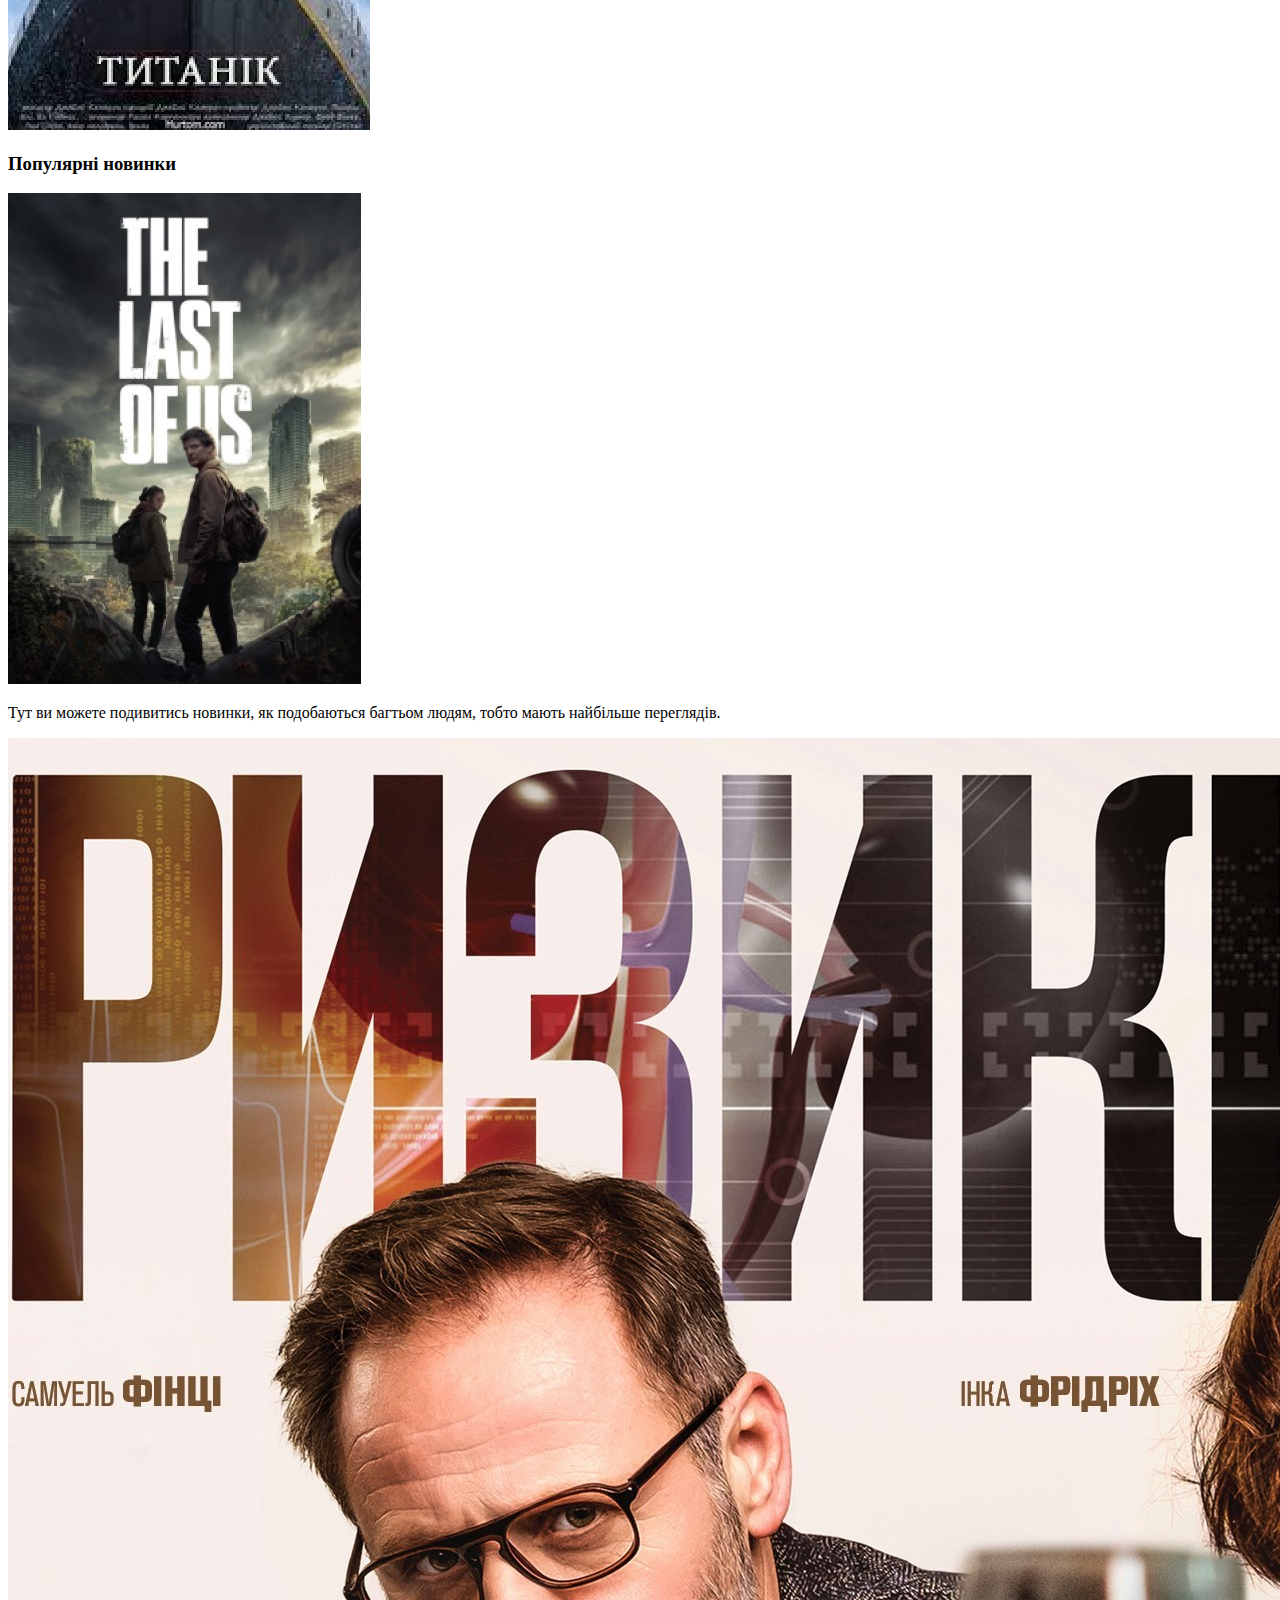
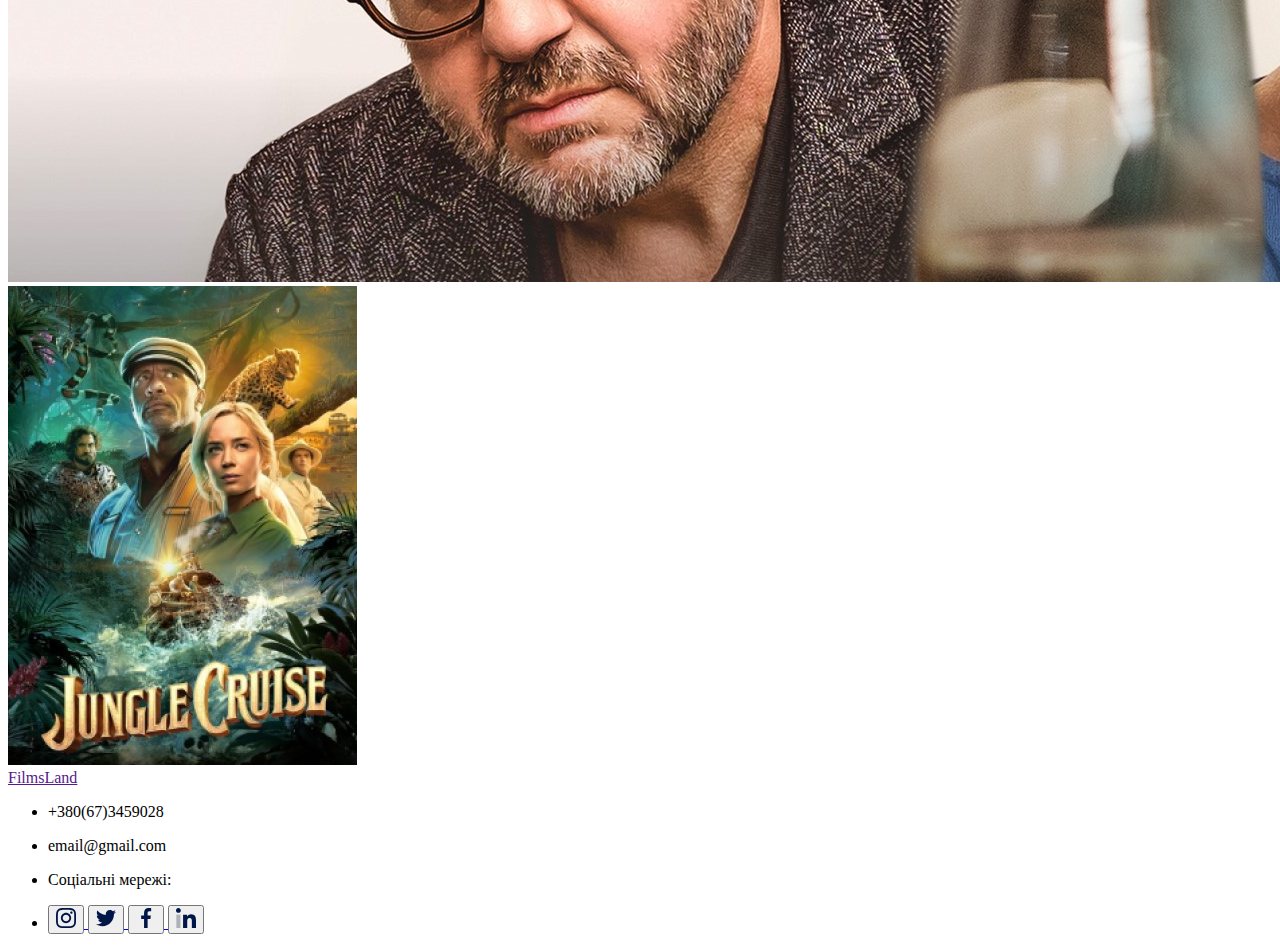
==== commit 835b9b90: "delete this" ====
--- a/src/index.html
+++ b/src/index.html
@@ -6,6 +6,7 @@
     <meta http-equiv="X-UA-Compatible" content="IE=edge">
     <meta name="viewport" content="width=device-width, initial-scale=1.0">
     <link rel="stylesheet" href="css/main.css">
+    <link rel="stylesheet" href="https://cdnjs.cloudflare.com/ajax/libs/animate.css/4.1.1/animate.min.css"/>
     <link rel="preconnect" href="https://fonts.googleapis.com">
     <link rel="preconnect" href="https://fonts.gstatic.com" crossorigin>
     <link href="https://fonts.googleapis.com/css2?family=Jost&family=Jura&family=Righteous&display=swap" rel="stylesheet">
@@ -29,7 +30,6 @@
         </section>
 
         <section class="about" id="about-id">
-            <!-- Поробиш класи які тобі зручні  -->
             <div class="about-box">
                 <div class="about-text">
                     <h2 class="h2-about">Трохи про FilmsLand</h2>
@@ -98,6 +98,7 @@
                     <li class="info-footer">
                         <div class="medias">
                     <div class="our-team-img-cntainer0-container1-ico">
+                        <a href="https://www.instagram.com/">
                         <button>
                             <svg width="20" height="20" viewBox="0 0 20 20" fill="none" xmlns="http://www.w3.org/2000/svg">
                                 <path class="btn" d="M19.9804 5.88005C19.9336 4.81738 19.7617 4.0868 19.5155 3.45374C19.2616 2.78176 18.8709 2.18014 18.359 1.68002C17.8589 1.1721 17.2533 0.777435 16.5891 0.527447C15.9524 0.281274 15.2256 0.109427 14.1629 0.0625732C13.0923 0.0117516 12.7524 0 10.0371 0C7.3217 0 6.98182 0.0117516 5.91517 0.0586052C4.8525 0.105459 4.12192 0.277459 3.48901 0.523479C2.81689 0.777435 2.21527 1.16814 1.71514 1.68002C1.20723 2.18014 0.812712 2.78573 0.562572 3.44992C0.3164 4.0868 0.144553 4.81341 0.0976989 5.87609C0.0468773 6.9467 0.0351257 7.28658 0.0351257 10.002C0.0351257 12.7173 0.0468773 13.0572 0.0937309 14.1239C0.140584 15.1865 0.312584 15.9171 0.558757 16.5502C0.812712 17.2221 1.20723 17.8238 1.71514 18.3239C2.21527 18.8318 2.82085 19.2265 3.48505 19.4765C4.12192 19.7226 4.84853 19.8945 5.91136 19.9413C6.97785 19.9883 7.31788 19.9999 10.0333 19.9999C12.7486 19.9999 13.0885 19.9883 14.1552 19.9413C15.2178 19.8945 15.9484 19.7226 16.5813 19.4765C17.9254 18.9568 18.9881 17.8941 19.5078 16.5502C19.7538 15.9133 19.9258 15.1865 19.9726 14.1239C20.0195 13.0572 20.0312 12.7173 20.0312 10.002C20.0312 7.28658 20.0273 6.9467 19.9804 5.88005ZM18.1794 14.0457C18.1363 15.0225 17.9723 15.5499 17.8355 15.9015C17.4995 16.7728 16.8079 17.4643 15.9367 17.8004C15.585 17.9372 15.0538 18.1012 14.0808 18.1441C13.0259 18.1911 12.7096 18.2027 10.041 18.2027C7.37252 18.2027 7.05218 18.1911 6.0011 18.1441C5.02435 18.1012 4.4969 17.9372 4.14527 17.8004C3.71168 17.6402 3.31701 17.3862 2.99667 17.0541C2.66457 16.7298 2.41062 16.3391 2.25037 15.9055C2.11362 15.5539 1.94956 15.0225 1.90667 14.0497C1.85967 12.9948 1.84807 12.6783 1.84807 10.0097C1.84807 7.34122 1.85967 7.02087 1.90667 5.96995C1.94956 4.99319 2.11362 4.46575 2.25037 4.11412C2.41062 3.68038 2.66457 3.28586 3.00064 2.96536C3.3248 2.63327 3.7155 2.37931 4.14924 2.21921C4.50087 2.08247 5.03228 1.9184 6.00507 1.87537C7.05996 1.82851 7.37649 1.81676 10.0449 1.81676C12.7173 1.81676 13.0337 1.82851 14.0848 1.87537C15.0615 1.9184 15.589 2.08247 15.9406 2.21921C16.3742 2.37931 16.7689 2.63327 17.0892 2.96536C17.4213 3.28967 17.6753 3.68038 17.8355 4.11412C17.9723 4.46575 18.1363 4.99701 18.1794 5.96995C18.2262 7.02484 18.238 7.34122 18.238 10.0097C18.238 12.6783 18.2262 12.9908 18.1794 14.0457Z" fill="#001648"/>
@@ -105,19 +106,24 @@
                                 <path class="btn" d="M16.5775 4.6611C16.5775 5.32346 16.0405 5.86052 15.378 5.86052C14.7156 5.86052 14.1785 5.32346 14.1785 4.6611C14.1785 3.99858 14.7156 3.46167 15.378 3.46167C16.0405 3.46167 16.5775 3.99858 16.5775 4.6611Z" fill="#001648"/>
                             </svg>
                         </button>
-        
+                        </a>
+                        <a href="https://twitter.com/">
                         <button>
                             <svg width="20" height="20" viewBox="0 0 20 20" fill="none" xmlns="http://www.w3.org/2000/svg">
                                 <path class="btn" d="M20 3.79875C19.2562 4.125 18.4637 4.34125 17.6375 4.44625C18.4875 3.93875 19.1363 3.14125 19.4413 2.18C18.6488 2.6525 17.7737 2.98625 16.8412 3.1725C16.0887 2.37125 15.0162 1.875 13.8462 1.875C11.5762 1.875 9.74875 3.7175 9.74875 5.97625C9.74875 6.30125 9.77625 6.61375 9.84375 6.91125C6.435 6.745 3.41875 5.11125 1.3925 2.6225C1.03875 3.23625 0.83125 3.93875 0.83125 4.695C0.83125 6.115 1.5625 7.37375 2.6525 8.1025C1.99375 8.09 1.3475 7.89875 0.8 7.5975C0.8 7.61 0.8 7.62625 0.8 7.6425C0.8 9.635 2.22125 11.29 4.085 11.6712C3.75125 11.7625 3.3875 11.8062 3.01 11.8062C2.7475 11.8062 2.4825 11.7912 2.23375 11.7362C2.765 13.36 4.2725 14.5537 6.065 14.5925C4.67 15.6837 2.89875 16.3412 0.98125 16.3412C0.645 16.3412 0.3225 16.3262 0 16.285C1.81625 17.4562 3.96875 18.125 6.29 18.125C13.835 18.125 17.96 11.875 17.96 6.4575C17.96 6.27625 17.9537 6.10125 17.945 5.9275C18.7587 5.35 19.4425 4.62875 20 3.79875Z" fill="#001648"/>
                             </svg>                                    
                         </button>
-                            
+                        </a>
+
+                        <a href="https://uk-ua.facebook.com/">
                         <button>
                             <svg width="20" height="20" viewBox="0 0 20 20" fill="none" xmlns="http://www.w3.org/2000/svg">
                                 <path class="btn" d="M13.3308 3.32083H15.1567V0.140833C14.8417 0.0975 13.7583 0 12.4967 0C9.86416 0 8.06082 1.65583 8.06082 4.69917V7.5H5.15582V11.055H8.06082V20H11.6225V11.0558H14.41L14.8525 7.50083H11.6217V5.05167C11.6225 4.02417 11.8992 3.32083 13.3308 3.32083Z" fill="#001648"/>
                             </svg> 
                         </button>
-        
+                        </a>
+
+                        <a href="https://www.linkedin.com/">
                         <button>
                             <svg width="20" height="20" viewBox="0 0 20 20" fill="none" xmlns="http://www.w3.org/2000/svg">
                                 <path class="btn" d="M19.995 20.0001V19.9993H20V12.6643C20 9.07593 19.2275 6.31177 15.0325 6.31177C13.0158 6.31177 11.6625 7.41843 11.11 8.4676H11.0517V6.64677H7.07417V19.9993H11.2158V13.3876C11.2158 11.6468 11.5458 9.96343 13.7017 9.96343C15.8258 9.96343 15.8575 11.9501 15.8575 13.4993V20.0001H19.995Z" fill="#001648"/>
@@ -125,6 +131,7 @@
                                 <path class="btn" d="M2.40167 0C1.07583 0 0 1.07583 0 2.40167C0 3.7275 1.07583 4.82583 2.40167 4.82583C3.7275 4.82583 4.80333 3.7275 4.80333 2.40167C4.8025 1.07583 3.72667 0 2.40167 0V0Z" fill="#001648"/>
                             </svg>                                    
                         </button>
+                        </a>
                     </div>
                 </div>
                     </li>
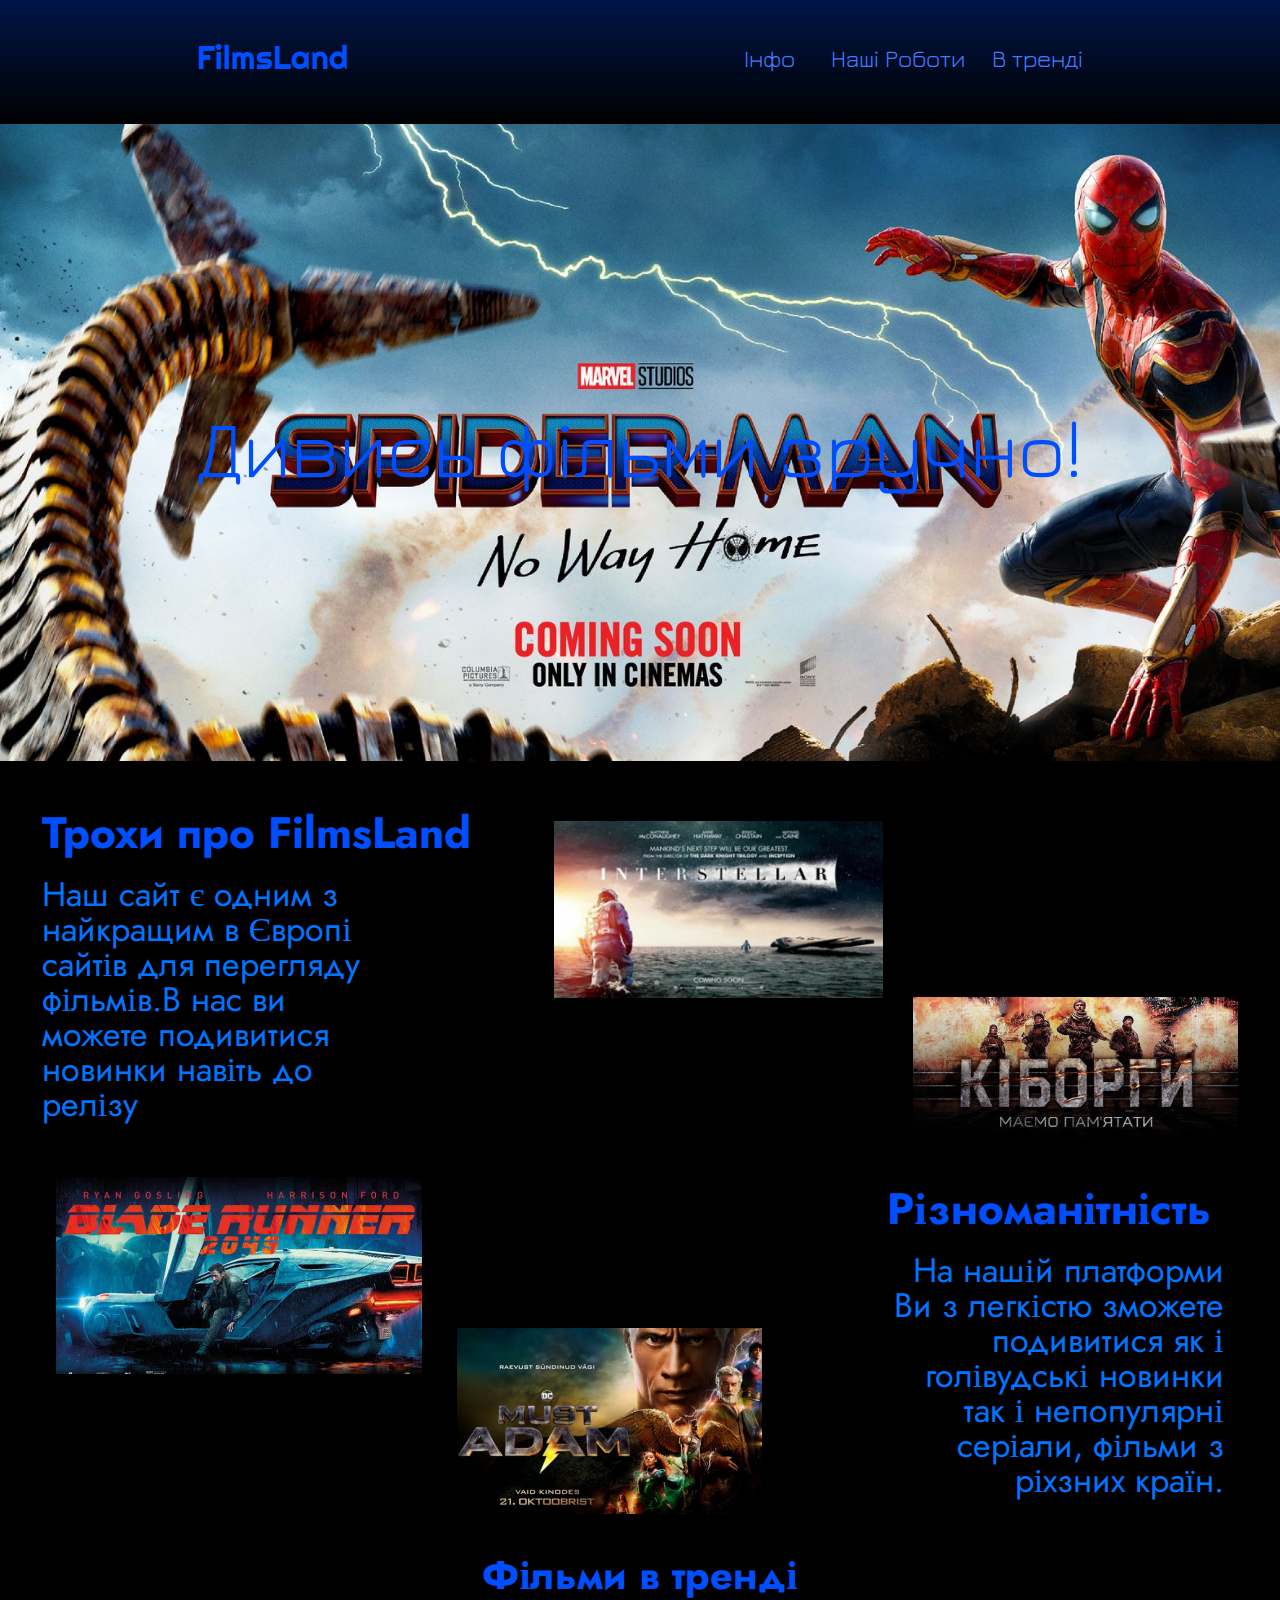
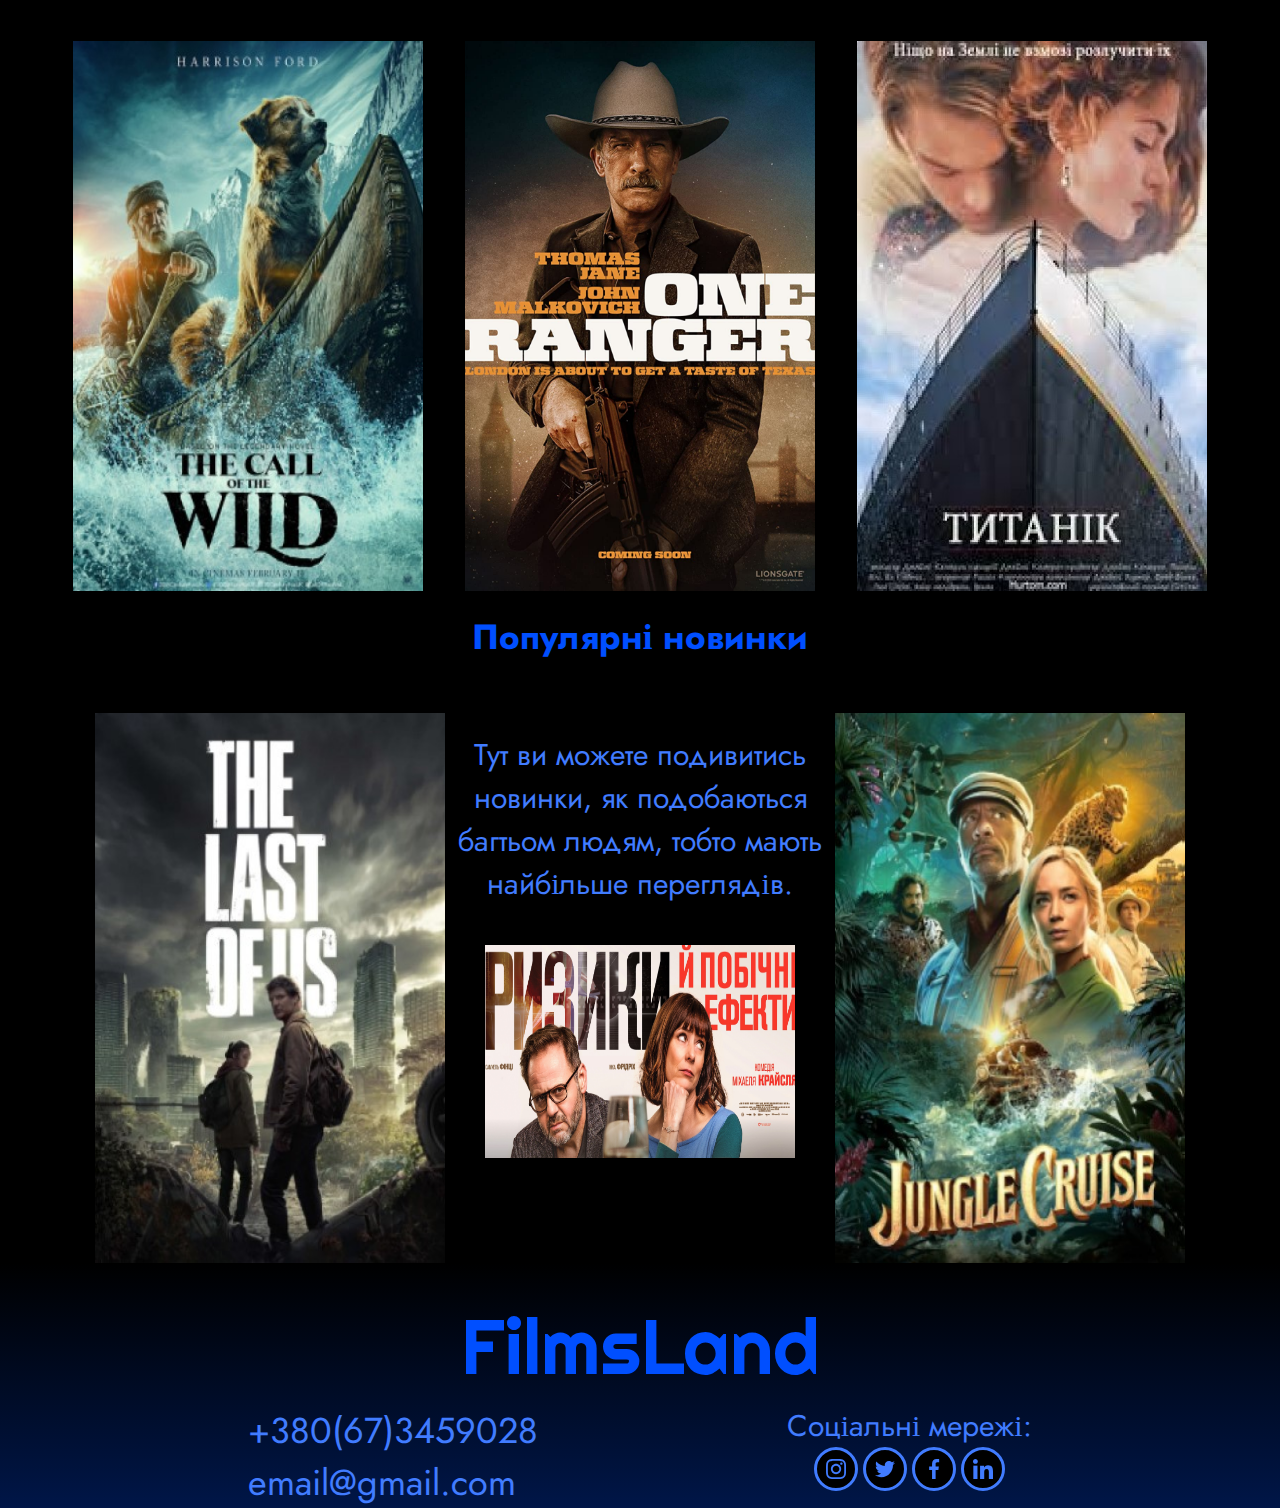
==== commit ba792b7e: "fix problems with img" ====
--- a/src/index.html
+++ b/src/index.html
@@ -41,6 +41,7 @@
                     <img class="img_45" src="img/Rectangle-45.jpg" alt="">
                 </div>
             </div>
+            <!-- <p class="p-recomand">Тут ви також можете <br> побачити рекомендовані <br> фільми для вас</p> -->
             <div class="various-box">
                 <div class="various-img">
                     <img class="img_46" src="img/Rectangle-46.jpg" alt="">
@@ -58,9 +59,9 @@
             <div class="div-trand">
                 <h3 class="h3-trand">Фільми в тренді</h3>
                 <div class="img-div-trand">
-                    <img class="trand-img" src="img/Rectangle-53.jpg" alt="">
-                    <img class="oneplusone trand-img" src="img/Rectangle-63.jpg" alt="">
-                    <img class="titanic trand-img" src="img/Rectangle-52.jpg" alt="">
+                    <a href="https://uakino.club/filmy/10742-poklik-praschurv.html"><img class="trand-img" src="img/Rectangle-53.jpg" alt=""></a>
+                    <a href="https://kinoprofi.io/22518-odin-reyndzher-2023.html"><img class="oneplusone trand-img" src="img/Rectangle-63.jpg" alt=""></a>
+                    <a href="https://uakino.club/filmy/genre_drama/43-titank.html"><img class="titanic trand-img" src="img/Rectangle-52.jpg" alt=""></a>
                 </div>
             </div>
         </section>
@@ -68,12 +69,12 @@
         <section class="popular-novelty">
             <h3 class="h3-novelty">Популярні новинки</h3>
             <div class="div-novelty">
-                <img class="img-popular" src="img/Rectangle-57.jpg" alt="">
+                <a href="https://uakino.club/seriesss/drama_series/16283-ostann-z-nas-1-sezon.html"><img class="img-popular" src="img/Rectangle-57.jpg" alt=""></a>
                 <div class="opus-novelty">      
                     <p class="p-opus-popular">Тут ви можете подивитись новинки, як подобаються багтьом людям, тобто мають найбільше переглядів.</p>
-                    <img class="img-popular ryziki" src="img/ryziki-kopy.jpeg" alt="">
+                    <a href="https://planetakino.ua/movies/side-effects-and-risks/#today"><img class="img-popular ryziki" src="img/ryziki-kopy.jpeg" alt=""></a>
                 </div>
-                <img class="img-popular cruise" src="img/Rectangle-30.jpg" alt="">
+                <a href="https://uaserials.pro/5100-kruyiz-u-dzhunglyah.html"><img class="img-popular cruise" src="img/Rectangle-30.jpg" alt=""></a>
             </div>
         </section>
     </main>
--- a/src/css/main.css
+++ b/src/css/main.css
@@ -0,0 +1,688 @@
+body {
+  margin: 0;
+  padding: 0;
+}
+
+*,
+::before,
+::after {
+  box-sizing: border-box;
+}
+
+h1,
+h2,
+h3,
+h4,
+h5,
+h6,
+p {
+  margin: 0;
+  padding: 0;
+}
+
+img {
+  display: block;
+  width: 100%;
+  height: auto;
+}
+
+a {
+  text-decoration: none;
+}
+
+ul {
+  list-style: none;
+  padding: 0;
+  margin: 0;
+}
+
+body {
+  font-family: Roboto;
+  letter-spacing: 0, 3em;
+}
+
+.container {
+  padding-left: 15px;
+  padding-right: 15px;
+  margin-left: auto;
+  margin-right: auto;
+}
+
+.section {
+  padding-top: 60px;
+  padding-bottom: 60px;
+}
+
+@media screen and (min-width: 480px) {
+  .container {
+    width: 480px;
+  }
+  main {
+    background-color: black;
+  }
+}
+@media screen and (min-width: 768px) {
+  .container {
+    width: 768px;
+  }
+}
+@media screen and (min-width: 1200px) {
+  .container {
+    width: 1200px;
+  }
+  .section {
+    padding-top: 94px;
+    padding-bottom: 94px;
+  }
+  p, h1, h2, h3 {
+    transition: 0.5;
+  }
+  p p, p h1, p h2, p h3:hover, h1 p, h1 h1, h1 h2, h1 h3:hover, h2 p, h2 h1, h2 h2, h2 h3:hover, h3 p, h3 h1, h3 h2, h3 h3:hover {
+    font-size: 25px;
+    font-weight: 900;
+  }
+}
+.hero {
+  background-image: url(../img/Rectangle-58.jpg);
+}
+
+@media screen and (min-width: 768px) {
+  .hero {
+    background-image: url(../img/maurice.jpg);
+  }
+}
+@media screen and (min-width: 1200px) {
+  .hero {
+    background-image: url(../img/spiderman.jpg);
+  }
+}
+.about {
+  width: 100%;
+  height: 100%;
+  background-color: black;
+  padding-top: 40px;
+}
+
+.h2-about,
+.h2-various {
+  display: flex;
+  font-family: "Jost";
+  font-style: normal;
+  font-weight: 400;
+  font-size: 32px;
+  line-height: 35px;
+  flex-direction: column;
+  color: #004FFF;
+  text-align: center;
+  padding-bottom: 12px;
+}
+
+.p-about {
+  margin-bottom: 20px;
+}
+
+.p-recomand {
+  display: none;
+}
+
+.p-about,
+.p-various {
+  display: flex;
+  font-family: "Jost";
+  font-style: normal;
+  font-weight: 400;
+  font-size: 24px;
+  line-height: 35px;
+  text-align: center;
+  transition: 0.5s;
+  color: #0075FF;
+}
+.p-about:hover,
+.p-various:hover {
+  font-weight: 440;
+  font-size: 36px;
+}
+
+@media screen and (min-width: 1200px) {
+  .h2-about {
+    display: flex;
+    align-items: flex-start;
+    font-weight: 700;
+    font-size: 44px;
+    line-height: 64px;
+  }
+  .p-about {
+    width: 349px;
+    height: 240px;
+    text-align: start;
+    font-size: 34px;
+  }
+  .p-recomand {
+    display: flex;
+    font-family: "Jost";
+    font-style: normal;
+    line-height: 35px;
+    text-align: center;
+    justify-content: center;
+    flex-wrap: wrap;
+    color: #0075FF;
+    font-weight: 440;
+    font-size: 36px;
+  }
+  .p-recomand:hover {
+    color: #73b4ff;
+  }
+  .about-box {
+    display: flex;
+    justify-content: space-around;
+  }
+  .about-img {
+    display: flex;
+    align-items: center;
+  }
+  .img_44 {
+    height: 197px;
+    display: flex;
+    align-self: flex-start;
+    padding-top: 20px;
+  }
+  .img_45 {
+    height: 140px;
+    display: flex;
+    align-self: flex-end;
+    padding-left: 30px;
+  }
+  .about-text {
+    display: flex;
+    flex-direction: column;
+  }
+  .h2-various {
+    font-weight: 700;
+    font-size: 44px;
+    line-height: 64px;
+    align-items: flex-end;
+  }
+  .p-various {
+    width: 349px;
+    height: 261px;
+    text-align: end;
+    font-size: 34px;
+  }
+  .p-various:hover {
+    font-weight: 500;
+    font-size: 36px;
+    color: #73b4ff;
+  }
+  .p-about:hover {
+    font-weight: 500;
+    font-size: 36px;
+    color: #73b4ff;
+  }
+  .various-box {
+    display: flex;
+    justify-content: space-around;
+    margin-top: 40px;
+  }
+  .various-img {
+    display: flex;
+    flex-direction: row;
+  }
+  .img_46 {
+    height: 197px;
+  }
+  .img_47 {
+    height: 186px;
+    display: flex;
+    align-self: flex-end;
+    padding-left: 35px;
+  }
+  .various-text {
+    display: flex;
+    flex-direction: column;
+    align-items: center;
+  }
+}
+.footer {
+  background: linear-gradient(to bottom, #000000 0%, #001648 100%);
+}
+
+.logo-footer {
+  font-family: "Righteous";
+  font-style: normal;
+  font-weight: 400;
+  font-size: 32px;
+  line-height: 40px;
+  display: flex;
+  justify-content: center;
+  padding-top: 35px;
+  padding-bottom: 10px;
+  color: #004FFF;
+}
+
+.p-info-footer {
+  font-family: "Jost";
+  font-style: normal;
+  font-weight: 400;
+  font-size: 20px;
+  line-height: 29px;
+  text-align: center;
+  color: #417CFF;
+}
+
+.p-info-footer {
+  font-family: "Jost";
+  font-style: normal;
+  font-weight: 400;
+  font-size: 20px;
+  line-height: 29px;
+  text-align: center;
+  color: #417CFF;
+}
+
+.social-media {
+  font-family: "Jost";
+  font-style: normal;
+  font-weight: 400;
+  font-size: 20px;
+  line-height: 29px;
+  text-align: center;
+  color: #417CFF;
+}
+
+@media screen and (min-width: 768px) {
+  .logo-footer {
+    font-weight: 400;
+    font-size: 77px;
+    line-height: 96px;
+  }
+  .div-info-footer {
+    display: flex;
+    justify-content: space-evenly;
+  }
+  .p-info-footer {
+    font-weight: 400;
+    font-size: 36px;
+    line-height: 52px;
+    text-align: start;
+  }
+  .social-media {
+    font-weight: 400;
+    font-size: 30px;
+    line-height: 43px;
+  }
+}
+.media {
+  display: flex;
+  justify-content: center;
+  width: 50%;
+  text-align: center;
+}
+
+.our-team-img-cntainer0-container1-ico {
+  display: flex;
+  justify-content: center;
+  align-items: center;
+  text-align: center;
+  gap: 5px;
+}
+
+button {
+  padding-top: 3px;
+  border-radius: 100%;
+  border: #417CFF 3px solid;
+  height: 44px;
+  width: 44px;
+  transition: 0.15s;
+  background: black;
+  margin-bottom: 5px;
+}
+button:hover > svg > path {
+  fill: rgb(177, 202, 255);
+}
+button:hover {
+  border: rgb(177, 202, 255) 3px solid;
+}
+
+button > svg > path {
+  transition: 0.15s;
+  fill: #417CFF;
+}
+
+header {
+  width: 100%;
+  height: 124px;
+  background: linear-gradient(to bottom, #001648 0%, #000000 100%);
+}
+
+.logo-header {
+  color: #004FFF;
+  font-family: "Righteous";
+  font-style: normal;
+  font-weight: 400;
+  font-size: 32px;
+  line-height: 40px;
+  display: flex;
+  align-items: center;
+  flex-direction: column;
+}
+
+.info-header {
+  font-family: "Jura";
+  font-style: normal;
+  font-weight: 400;
+  font-size: 24px;
+  line-height: 28px;
+  text-align: center;
+  transition: 0.4s;
+}
+.info-header:hover {
+  animation: pulse;
+  animation-duration: 0.5s;
+}
+
+a {
+  color: #417CFF;
+}
+
+.info-header-list {
+  display: flex;
+  color: #417CFF;
+  flex-direction: row;
+  justify-content: center;
+  align-items: center;
+  margin-top: 20px;
+}
+
+.info-header:last-child {
+  padding-left: 27px;
+}
+
+.info-header:nth-child(2) {
+  padding-left: 36px;
+}
+
+@media screen and (min-width: 768px) {
+  nav {
+    display: flex;
+    flex-direction: row;
+    padding-top: 38px;
+    justify-content: space-around;
+  }
+  .logo-header {
+    justify-content: start;
+  }
+  .info-header-list {
+    margin-top: 0;
+    justify-content: end;
+  }
+}
+.hero {
+  height: 321px;
+  background-repeat: no-repeat;
+  background-size: cover;
+  display: flex;
+  align-items: center;
+  justify-content: center;
+}
+
+.hero-h1 {
+  font-family: "Jura";
+  font-style: normal;
+  font-weight: 400;
+  font-size: 48px;
+  line-height: 43px;
+  text-align: center;
+  color: #004FFF;
+}
+
+@media screen and (min-width: 768px) {
+  .hero-h1 {
+    font-size: 80px;
+    line-height: 151px;
+    padding-top: 10px;
+  }
+}
+@media screen and (min-width: 1200px) {
+  .hero {
+    height: 637px;
+  }
+}
+.popular-novelty {
+  font-weight: 400;
+  font-size: 35.7033px;
+  line-height: 52px;
+  background-color: #000000;
+}
+
+.h3-novelty {
+  font-family: "Jost";
+  font-style: normal;
+  text-align: center;
+  color: #004FFF;
+  line-height: 92px;
+  font-size: 35px;
+  padding-bottom: 30px;
+}
+
+.div-novelty {
+  display: flex;
+  justify-content: center;
+}
+
+.img-popular {
+  height: 277px;
+  width: 160px;
+}
+
+.opus-novelty {
+  display: none;
+}
+
+@media screen and (min-width: 768px) {
+  .img-popular {
+    height: 550px;
+    width: 350px;
+  }
+}
+@media screen and (min-width: 1200px) {
+  .div-novelty {
+    display: flex;
+    justify-content: space-evenly;
+  }
+  .img-popular {
+    background-size: cover;
+  }
+  .cruise {
+    margin-right: 0;
+  }
+}
+@media screen and (min-width: 1200px) {
+  .opus-novelty {
+    display: block;
+  }
+  .div-novelty {
+    display: flex;
+    justify-content: center;
+  }
+  .ryziki {
+    height: 233px;
+    padding-top: 20px;
+    padding-left: 40px;
+  }
+  .p-opus-popular {
+    width: 390px;
+    padding-bottom: 20px;
+    font-weight: 400;
+    font-size: 30px;
+    line-height: 43px;
+    text-align: center;
+    color: #417CFF;
+    padding-bottom: 20px;
+    padding-top: 20px;
+  }
+}
+.trand {
+  width: 100%;
+  height: 100%;
+  background-color: black;
+  padding-top: 15px;
+}
+
+.oneplusone {
+  display: none;
+}
+
+.img-div-trand {
+  display: flex;
+  justify-content: center;
+}
+
+.trand-img {
+  width: 160px;
+  height: 277px;
+}
+
+.h3-trand {
+  font-family: "Jost";
+  font-style: normal;
+  line-height: 80px;
+  font-size: 40px;
+  text-align: center;
+  color: #004FFF;
+  padding-bottom: 30px;
+}
+
+@media screen and (min-width: 768px) {
+  .img-div-trand {
+    display: flex;
+    justify-content: center;
+  }
+  .h3-trand {
+    line-height: 92px;
+    font-size: 40px;
+    padding-bottom: 20px;
+  }
+  .trand-img {
+    height: 550px;
+    width: 350px;
+  }
+}
+@media screen and (min-width: 1200px) {
+  .oneplusone {
+    display: block;
+  }
+  .img-div-trand {
+    display: flex;
+    justify-content: center;
+    margin-right: 135px;
+    margin-left: 135px;
+  }
+  .trand-img {
+    background-size: cover;
+    margin-right: 42px;
+  }
+  .titanic {
+    margin-right: 0;
+  }
+}
+body {
+  background-color: black;
+  color: #004FFF;
+  font-family: "Jost";
+  margin: 0;
+  padding: 0;
+}
+
+.sec-logo-header {
+  color: #004FFF;
+  font-family: "Righteous";
+  font-style: normal;
+  font-weight: 400;
+  font-size: 32px;
+  line-height: 40px;
+  width: calc(50% - 15px);
+  padding-left: 15px;
+}
+
+.quit {
+  color: #004FFF;
+  font-family: "Righteous";
+  font-style: normal;
+  font-weight: 400;
+  font-size: 32px;
+  line-height: 40px;
+}
+
+.sec-header {
+  height: 40px;
+  background: linear-gradient(to bottom, #001648 0%, #000000 100%);
+  display: flex;
+  justify-content: center;
+}
+
+.sec-main {
+  display: flex;
+  flex-direction: column;
+  align-items: center;
+  justify-content: center;
+  align-self: center;
+  gap: 30px;
+  padding-top: 30px;
+  padding-left: 15px;
+  padding-right: 15px;
+}
+
+.sec-container {
+  display: flex;
+  flex-direction: column;
+}
+
+.img-con {
+  height: 550px;
+  width: 320px;
+}
+
+.cat {
+  height: 550px;
+  margin: 0 auto;
+}
+
+.con-p {
+  display: flex;
+  font-weight: 400;
+  font-size: 40px;
+  line-height: 50px;
+  text-align: center;
+  margin: 0 auto;
+  align-items: center;
+  justify-content: center;
+  padding-bottom: 20px;
+}
+
+.sec-footer {
+  background: linear-gradient(to bottom, #000000 0%, #001648 100%);
+  height: 50px;
+}
+
+@media screen and (min-width: 768px) {
+  .img-con {
+    height: 770px;
+    width: 100%;
+  }
+  .sec-main {
+    display: flex;
+    flex-direction: row;
+    flex-wrap: wrap;
+  }
+  .sec-container {
+    width: calc((100% - 60px) / 2);
+  }
+}
+@media screen and (min-width: 1200px) {
+  .sec-container {
+    width: calc((100% - 90px) / 3);
+  }
+  .img-con {
+    height: 770px;
+  }
+}/*# sourceMappingURL=main.css.map */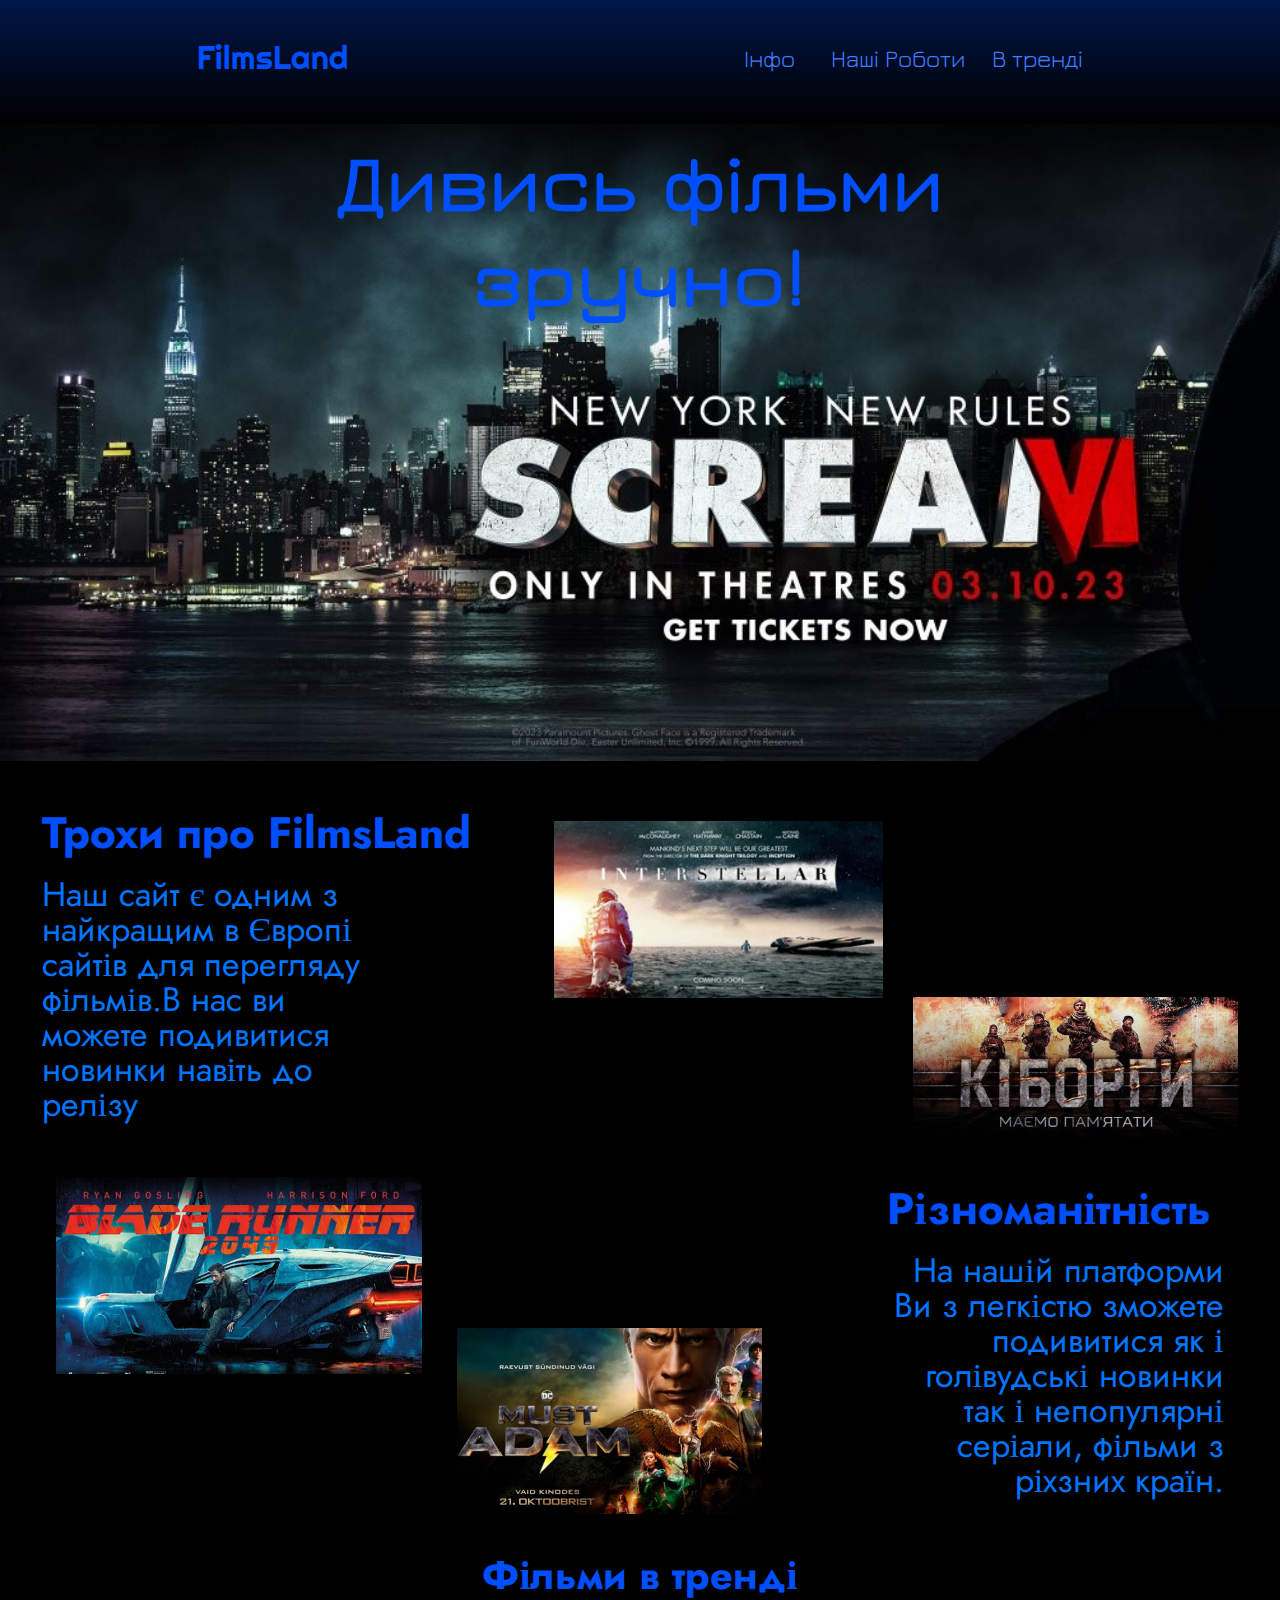
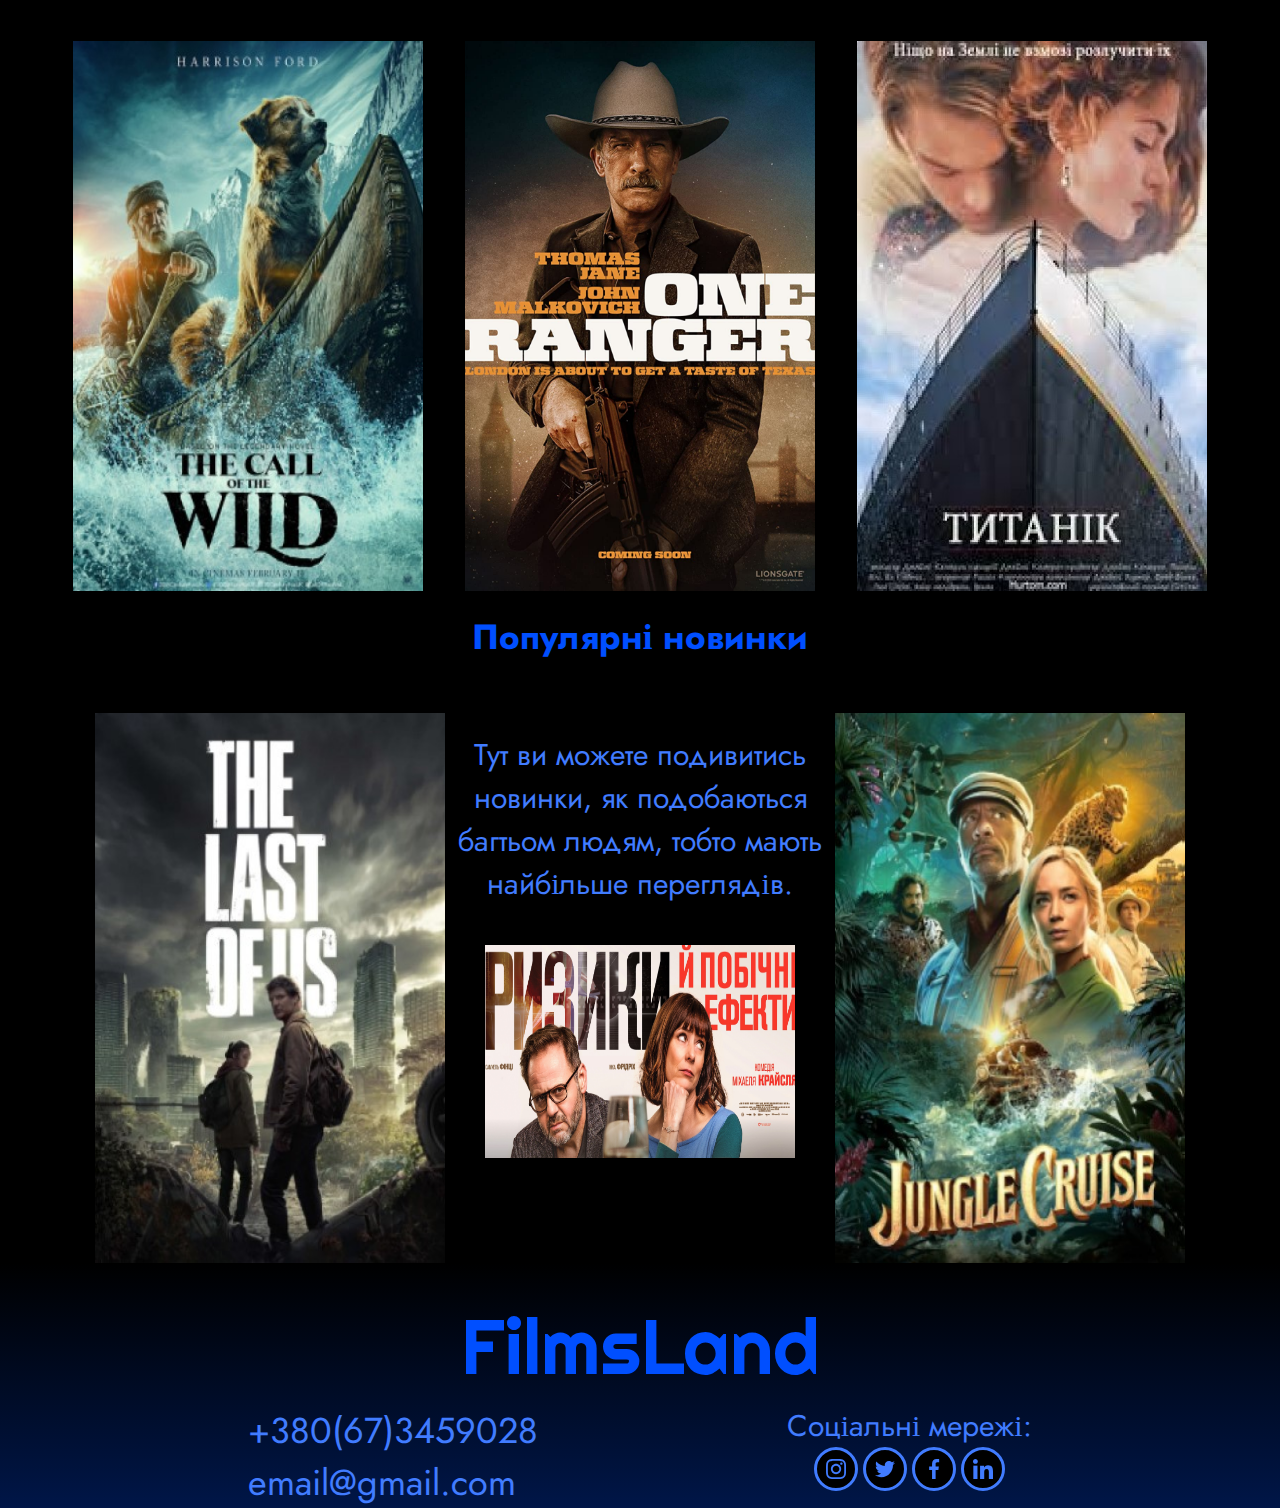
==== commit da719b81: "fix h1 in hero" ====
--- a/src/index.html
+++ b/src/index.html
@@ -26,7 +26,7 @@
     </header>
     <main>
         <section class="hero">
-            <h1 class="hero-h1">Дивись фільми зручно!</h1>
+            <h1 class="hero-h1">Дивись фільми <br> зручно!</h1>
         </section>
 
         <section class="about" id="about-id">
--- a/src/css/main.css
+++ b/src/css/main.css
@@ -93,7 +93,7 @@
 }
 @media screen and (min-width: 1200px) {
   .hero {
-    background-image: url(../img/spiderman.jpg);
+    background-image: url(../img/scream-hero.jpg);
   }
 }
 .about {
@@ -421,14 +421,14 @@
   background-repeat: no-repeat;
   background-size: cover;
   display: flex;
-  align-items: center;
+  align-items: flex-start;
   justify-content: center;
 }
 
 .hero-h1 {
   font-family: "Jura";
   font-style: normal;
-  font-weight: 400;
+  font-weight: 900;
   font-size: 48px;
   line-height: 43px;
   text-align: center;
@@ -445,6 +445,9 @@
 @media screen and (min-width: 1200px) {
   .hero {
     height: 637px;
+  }
+  .hero-h1 {
+    line-height: 95px;
   }
 }
 .popular-novelty {
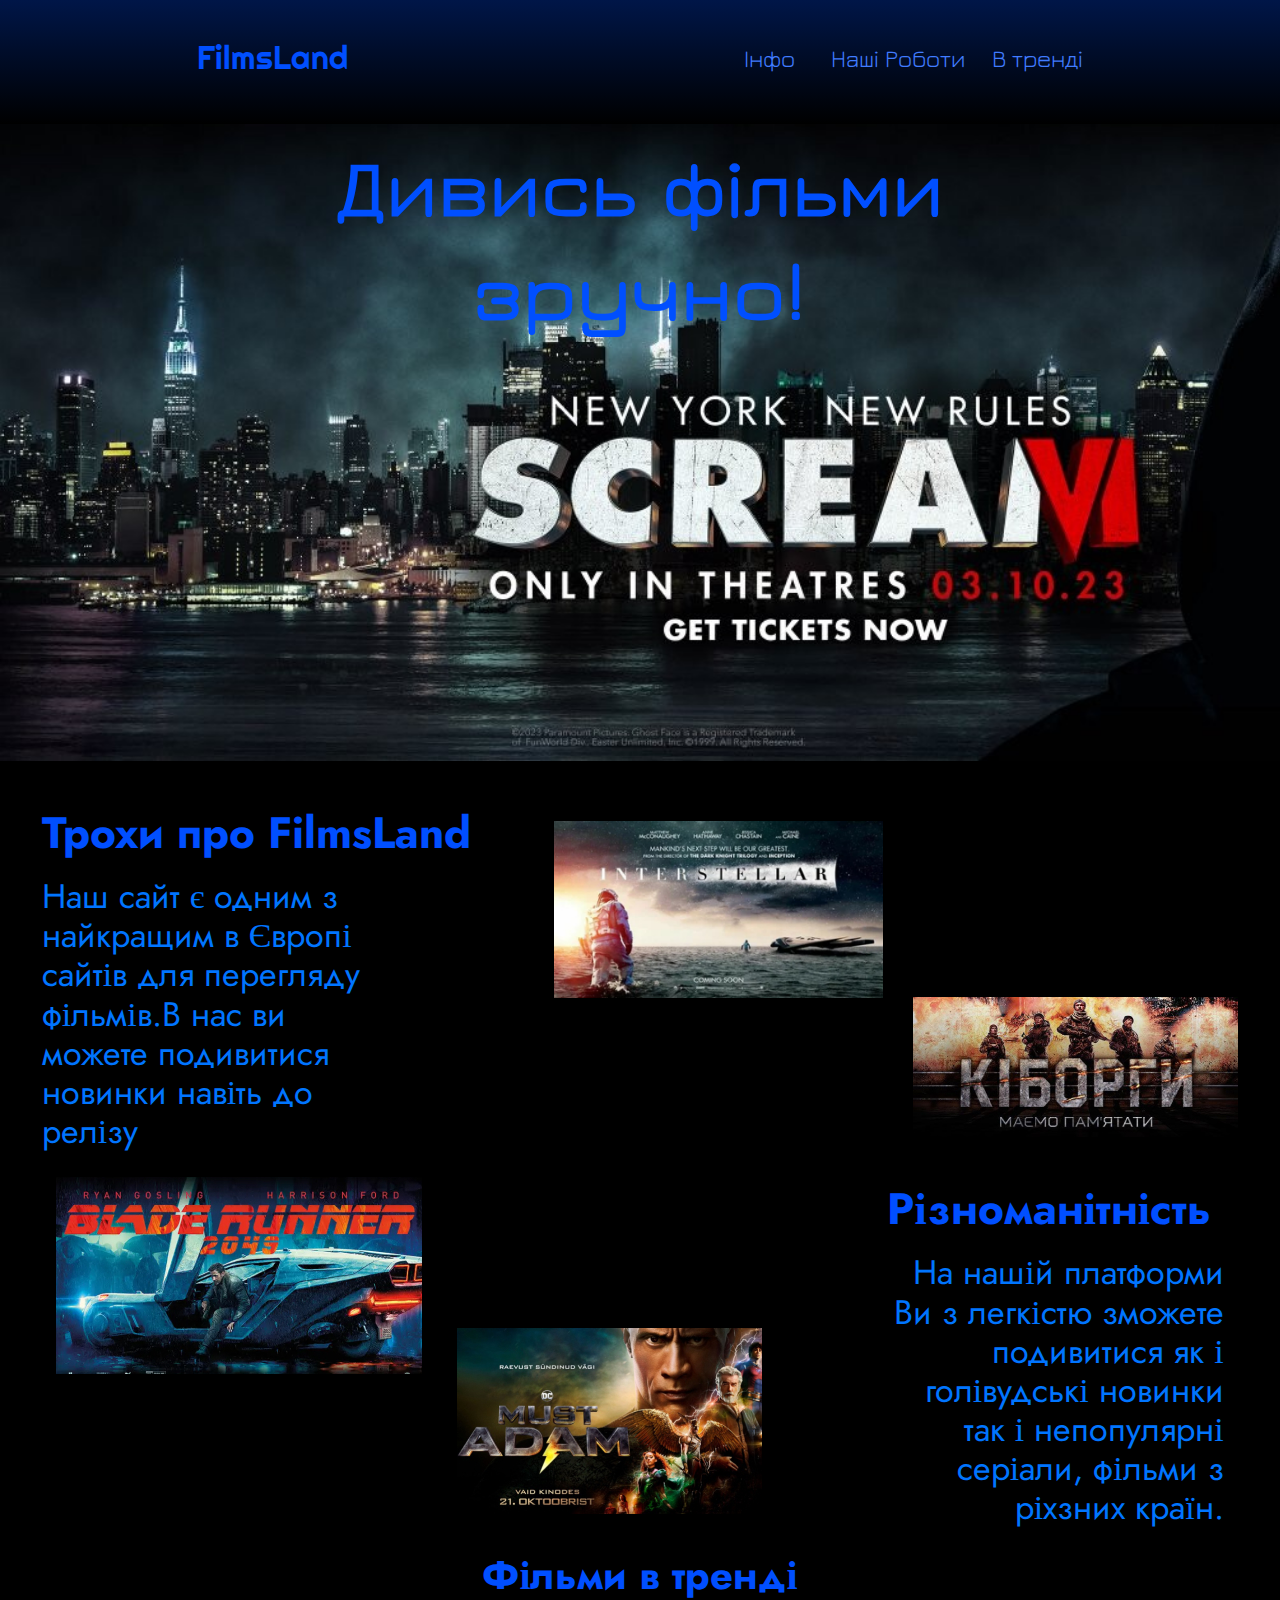
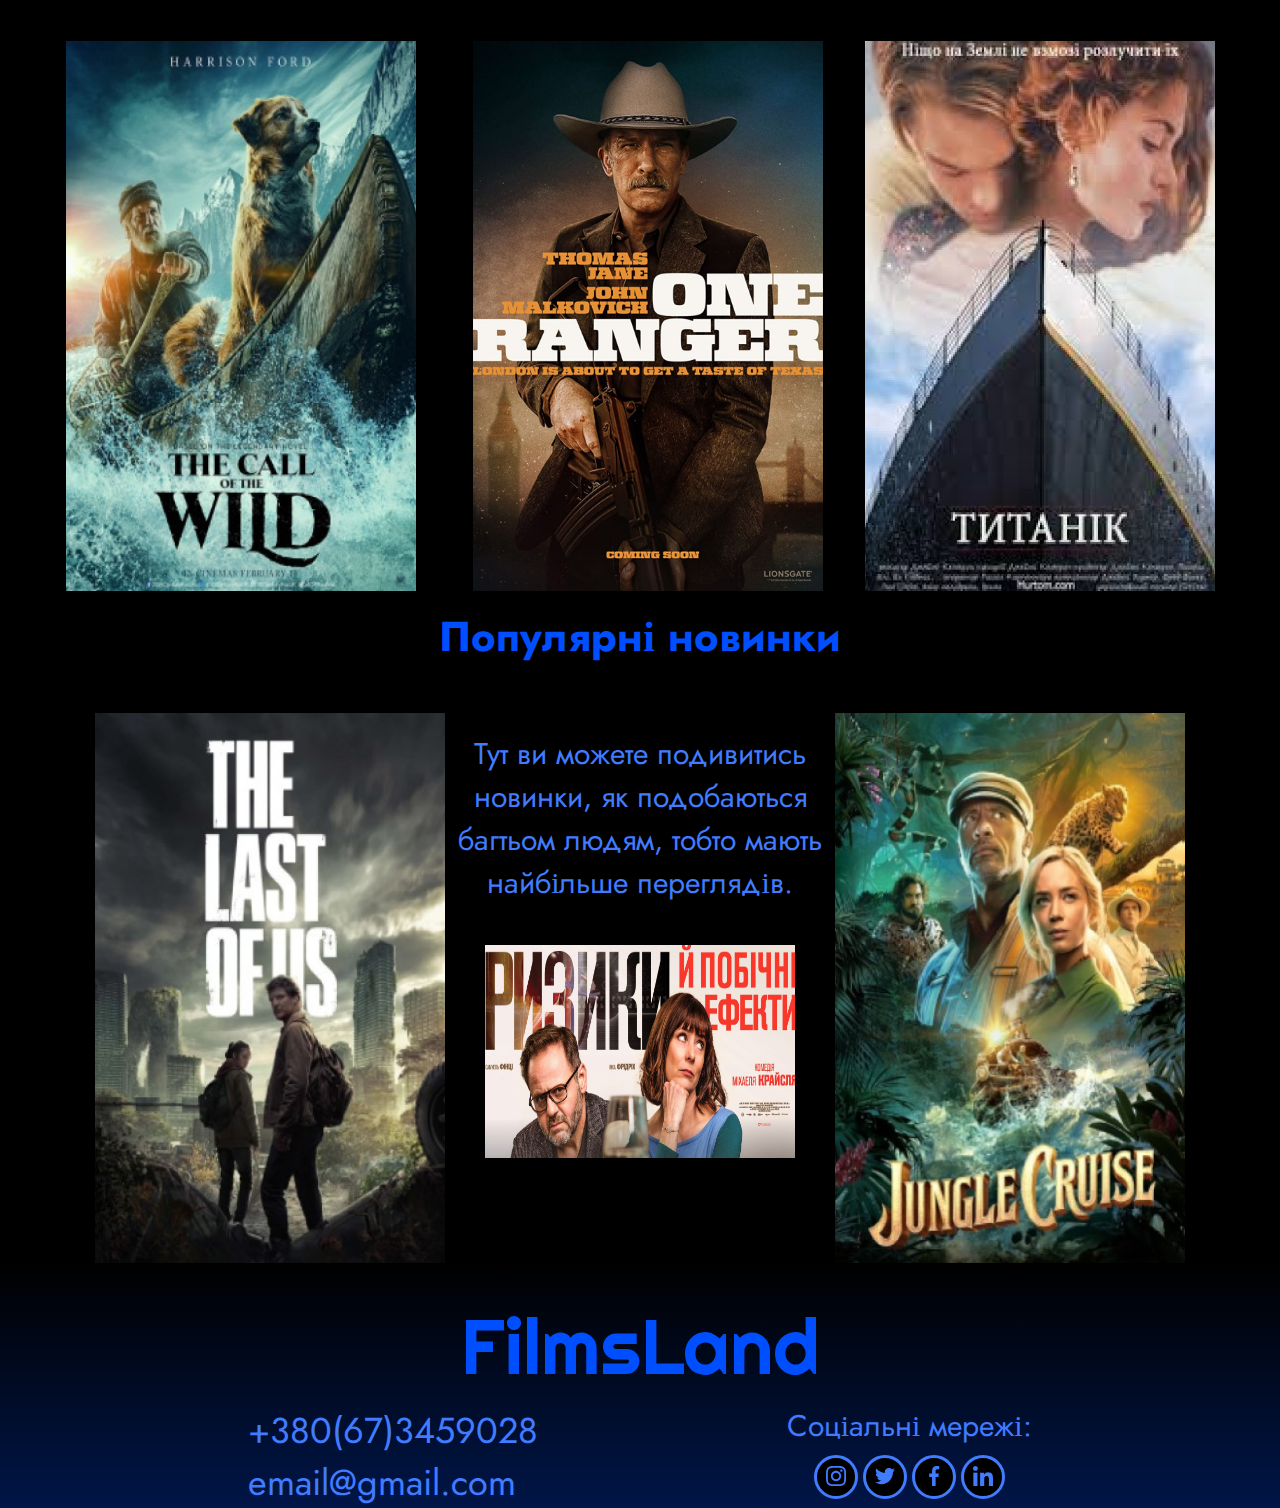
==== commit cace2197: "fix problems, add fichi" ====
--- a/src/index.html
+++ b/src/index.html
@@ -24,7 +24,7 @@
             </ul>
         </nav>
     </header>
-    <main>
+    <main id="main-id">
         <section class="hero">
             <h1 class="hero-h1">Дивись фільми <br> зручно!</h1>
         </section>
@@ -41,7 +41,6 @@
                     <img class="img_45" src="img/Rectangle-45.jpg" alt="">
                 </div>
             </div>
-            <!-- <p class="p-recomand">Тут ви також можете <br> побачити рекомендовані <br> фільми для вас</p> -->
             <div class="various-box">
                 <div class="various-img">
                     <img class="img_46" src="img/Rectangle-46.jpg" alt="">
@@ -59,9 +58,9 @@
             <div class="div-trand">
                 <h3 class="h3-trand">Фільми в тренді</h3>
                 <div class="img-div-trand">
-                    <a href="https://uakino.club/filmy/10742-poklik-praschurv.html"><img class="trand-img" src="img/Rectangle-53.jpg" alt=""></a>
-                    <a href="https://kinoprofi.io/22518-odin-reyndzher-2023.html"><img class="oneplusone trand-img" src="img/Rectangle-63.jpg" alt=""></a>
-                    <a href="https://uakino.club/filmy/genre_drama/43-titank.html"><img class="titanic trand-img" src="img/Rectangle-52.jpg" alt=""></a>
+                    <a href="https://uakino.club/filmy/10742-poklik-praschurv.html" class="wild" target="_blank"><img class="trand-img" src="img/Rectangle-53.jpg" alt=""></a>
+                    <a href="https://kinoprofi.io/22518-odin-reyndzher-2023.html" target="_blank"><img class="oneplusone trand-img" src="img/Rectangle-63.jpg" alt=""></a>
+                    <a href="https://uakino.club/filmy/genre_drama/43-titank.html" target="_blank"><img class="titanic trand-img" src="img/Rectangle-52.jpg" alt=""></a>
                 </div>
             </div>
         </section>
@@ -69,12 +68,12 @@
         <section class="popular-novelty">
             <h3 class="h3-novelty">Популярні новинки</h3>
             <div class="div-novelty">
-                <a href="https://uakino.club/seriesss/drama_series/16283-ostann-z-nas-1-sezon.html"><img class="img-popular" src="img/Rectangle-57.jpg" alt=""></a>
+                <a href="https://uakino.club/seriesss/drama_series/16283-ostann-z-nas-1-sezon.html" target="_blank"><img class="img-popular last" src="img/Rectangle-57.jpg" alt=""></a>
                 <div class="opus-novelty">      
                     <p class="p-opus-popular">Тут ви можете подивитись новинки, як подобаються багтьом людям, тобто мають найбільше переглядів.</p>
-                    <a href="https://planetakino.ua/movies/side-effects-and-risks/#today"><img class="img-popular ryziki" src="img/ryziki-kopy.jpeg" alt=""></a>
+                    <a href="https://planetakino.ua/movies/side-effects-and-risks/#today" target="_blank"><img class="img-popular ryziki" src="img/ryziki-kopy.jpeg" alt=""></a>
                 </div>
-                <a href="https://uaserials.pro/5100-kruyiz-u-dzhunglyah.html"><img class="img-popular cruise" src="img/Rectangle-30.jpg" alt=""></a>
+                <a href="https://uaserials.pro/5100-kruyiz-u-dzhunglyah.html" target="_blank"><img class="img-popular cruise" src="img/Rectangle-30.jpg" alt=""></a>
             </div>
         </section>
     </main>
@@ -99,7 +98,7 @@
                     <li class="info-footer">
                         <div class="medias">
                     <div class="our-team-img-cntainer0-container1-ico">
-                        <a href="https://www.instagram.com/">
+                        <a href="https://www.instagram.com/" target="_blank">
                         <button>
                             <svg width="20" height="20" viewBox="0 0 20 20" fill="none" xmlns="http://www.w3.org/2000/svg">
                                 <path class="btn" d="M19.9804 5.88005C19.9336 4.81738 19.7617 4.0868 19.5155 3.45374C19.2616 2.78176 18.8709 2.18014 18.359 1.68002C17.8589 1.1721 17.2533 0.777435 16.5891 0.527447C15.9524 0.281274 15.2256 0.109427 14.1629 0.0625732C13.0923 0.0117516 12.7524 0 10.0371 0C7.3217 0 6.98182 0.0117516 5.91517 0.0586052C4.8525 0.105459 4.12192 0.277459 3.48901 0.523479C2.81689 0.777435 2.21527 1.16814 1.71514 1.68002C1.20723 2.18014 0.812712 2.78573 0.562572 3.44992C0.3164 4.0868 0.144553 4.81341 0.0976989 5.87609C0.0468773 6.9467 0.0351257 7.28658 0.0351257 10.002C0.0351257 12.7173 0.0468773 13.0572 0.0937309 14.1239C0.140584 15.1865 0.312584 15.9171 0.558757 16.5502C0.812712 17.2221 1.20723 17.8238 1.71514 18.3239C2.21527 18.8318 2.82085 19.2265 3.48505 19.4765C4.12192 19.7226 4.84853 19.8945 5.91136 19.9413C6.97785 19.9883 7.31788 19.9999 10.0333 19.9999C12.7486 19.9999 13.0885 19.9883 14.1552 19.9413C15.2178 19.8945 15.9484 19.7226 16.5813 19.4765C17.9254 18.9568 18.9881 17.8941 19.5078 16.5502C19.7538 15.9133 19.9258 15.1865 19.9726 14.1239C20.0195 13.0572 20.0312 12.7173 20.0312 10.002C20.0312 7.28658 20.0273 6.9467 19.9804 5.88005ZM18.1794 14.0457C18.1363 15.0225 17.9723 15.5499 17.8355 15.9015C17.4995 16.7728 16.8079 17.4643 15.9367 17.8004C15.585 17.9372 15.0538 18.1012 14.0808 18.1441C13.0259 18.1911 12.7096 18.2027 10.041 18.2027C7.37252 18.2027 7.05218 18.1911 6.0011 18.1441C5.02435 18.1012 4.4969 17.9372 4.14527 17.8004C3.71168 17.6402 3.31701 17.3862 2.99667 17.0541C2.66457 16.7298 2.41062 16.3391 2.25037 15.9055C2.11362 15.5539 1.94956 15.0225 1.90667 14.0497C1.85967 12.9948 1.84807 12.6783 1.84807 10.0097C1.84807 7.34122 1.85967 7.02087 1.90667 5.96995C1.94956 4.99319 2.11362 4.46575 2.25037 4.11412C2.41062 3.68038 2.66457 3.28586 3.00064 2.96536C3.3248 2.63327 3.7155 2.37931 4.14924 2.21921C4.50087 2.08247 5.03228 1.9184 6.00507 1.87537C7.05996 1.82851 7.37649 1.81676 10.0449 1.81676C12.7173 1.81676 13.0337 1.82851 14.0848 1.87537C15.0615 1.9184 15.589 2.08247 15.9406 2.21921C16.3742 2.37931 16.7689 2.63327 17.0892 2.96536C17.4213 3.28967 17.6753 3.68038 17.8355 4.11412C17.9723 4.46575 18.1363 4.99701 18.1794 5.96995C18.2262 7.02484 18.238 7.34122 18.238 10.0097C18.238 12.6783 18.2262 12.9908 18.1794 14.0457Z" fill="#001648"/>
@@ -108,7 +107,7 @@
                             </svg>
                         </button>
                         </a>
-                        <a href="https://twitter.com/">
+                        <a href="https://twitter.com/" target="_blank">
                         <button>
                             <svg width="20" height="20" viewBox="0 0 20 20" fill="none" xmlns="http://www.w3.org/2000/svg">
                                 <path class="btn" d="M20 3.79875C19.2562 4.125 18.4637 4.34125 17.6375 4.44625C18.4875 3.93875 19.1363 3.14125 19.4413 2.18C18.6488 2.6525 17.7737 2.98625 16.8412 3.1725C16.0887 2.37125 15.0162 1.875 13.8462 1.875C11.5762 1.875 9.74875 3.7175 9.74875 5.97625C9.74875 6.30125 9.77625 6.61375 9.84375 6.91125C6.435 6.745 3.41875 5.11125 1.3925 2.6225C1.03875 3.23625 0.83125 3.93875 0.83125 4.695C0.83125 6.115 1.5625 7.37375 2.6525 8.1025C1.99375 8.09 1.3475 7.89875 0.8 7.5975C0.8 7.61 0.8 7.62625 0.8 7.6425C0.8 9.635 2.22125 11.29 4.085 11.6712C3.75125 11.7625 3.3875 11.8062 3.01 11.8062C2.7475 11.8062 2.4825 11.7912 2.23375 11.7362C2.765 13.36 4.2725 14.5537 6.065 14.5925C4.67 15.6837 2.89875 16.3412 0.98125 16.3412C0.645 16.3412 0.3225 16.3262 0 16.285C1.81625 17.4562 3.96875 18.125 6.29 18.125C13.835 18.125 17.96 11.875 17.96 6.4575C17.96 6.27625 17.9537 6.10125 17.945 5.9275C18.7587 5.35 19.4425 4.62875 20 3.79875Z" fill="#001648"/>
@@ -116,7 +115,7 @@
                         </button>
                         </a>
 
-                        <a href="https://uk-ua.facebook.com/">
+                        <a href="https://uk-ua.facebook.com/" target="_blank">
                         <button>
                             <svg width="20" height="20" viewBox="0 0 20 20" fill="none" xmlns="http://www.w3.org/2000/svg">
                                 <path class="btn" d="M13.3308 3.32083H15.1567V0.140833C14.8417 0.0975 13.7583 0 12.4967 0C9.86416 0 8.06082 1.65583 8.06082 4.69917V7.5H5.15582V11.055H8.06082V20H11.6225V11.0558H14.41L14.8525 7.50083H11.6217V5.05167C11.6225 4.02417 11.8992 3.32083 13.3308 3.32083Z" fill="#001648"/>
--- a/src/css/main.css
+++ b/src/css/main.css
@@ -1,6 +1,19 @@
 body {
   margin: 0;
   padding: 0;
+}
+
+::-webkit-scrollbar {
+  width: 10px;
+}
+
+::-webkit-scrollbar-track {
+  background: #000000;
+}
+
+::-webkit-scrollbar-thumb {
+  background: #004FFF;
+  border-radius: 10px;
 }
 
 *,
@@ -110,11 +123,23 @@
   font-style: normal;
   font-weight: 400;
   font-size: 32px;
-  line-height: 35px;
+  line-height: 1.09;
   flex-direction: column;
   color: #004FFF;
   text-align: center;
   padding-bottom: 12px;
+}
+
+.h2-various:hover {
+  animation: pulse;
+  animation-duration: 0.5s;
+  color: #73b4ff;
+}
+
+.h2-about:hover {
+  animation: pulse;
+  animation-duration: 0.5s;
+  color: #73b4ff;
 }
 
 .p-about {
@@ -132,15 +157,10 @@
   font-style: normal;
   font-weight: 400;
   font-size: 24px;
-  line-height: 35px;
+  line-height: 1.15;
   text-align: center;
   transition: 0.5s;
   color: #0075FF;
-}
-.p-about:hover,
-.p-various:hover {
-  font-weight: 440;
-  font-size: 36px;
 }
 
 @media screen and (min-width: 1200px) {
@@ -149,7 +169,7 @@
     align-items: flex-start;
     font-weight: 700;
     font-size: 44px;
-    line-height: 64px;
+    line-height: 1.46;
   }
   .p-about {
     width: 349px;
@@ -161,7 +181,7 @@
     display: flex;
     font-family: "Jost";
     font-style: normal;
-    line-height: 35px;
+    line-height: 1.1;
     text-align: center;
     justify-content: center;
     flex-wrap: wrap;
@@ -169,9 +189,6 @@
     font-weight: 440;
     font-size: 36px;
   }
-  .p-recomand:hover {
-    color: #73b4ff;
-  }
   .about-box {
     display: flex;
     justify-content: space-around;
@@ -199,7 +216,7 @@
   .h2-various {
     font-weight: 700;
     font-size: 44px;
-    line-height: 64px;
+    line-height: 1.46;
     align-items: flex-end;
   }
   .p-various {
@@ -208,16 +225,6 @@
     text-align: end;
     font-size: 34px;
   }
-  .p-various:hover {
-    font-weight: 500;
-    font-size: 36px;
-    color: #73b4ff;
-  }
-  .p-about:hover {
-    font-weight: 500;
-    font-size: 36px;
-    color: #73b4ff;
-  }
   .various-box {
     display: flex;
     justify-content: space-around;
@@ -251,7 +258,7 @@
   font-style: normal;
   font-weight: 400;
   font-size: 32px;
-  line-height: 40px;
+  line-height: 1.25;
   display: flex;
   justify-content: center;
   padding-top: 35px;
@@ -264,7 +271,7 @@
   font-style: normal;
   font-weight: 400;
   font-size: 20px;
-  line-height: 29px;
+  line-height: 1.45;
   text-align: center;
   color: #417CFF;
 }
@@ -274,7 +281,7 @@
   font-style: normal;
   font-weight: 400;
   font-size: 20px;
-  line-height: 29px;
+  line-height: 1.45;
   text-align: center;
   color: #417CFF;
 }
@@ -293,7 +300,7 @@
   .logo-footer {
     font-weight: 400;
     font-size: 77px;
-    line-height: 96px;
+    line-height: 1.25;
   }
   .div-info-footer {
     display: flex;
@@ -302,13 +309,13 @@
   .p-info-footer {
     font-weight: 400;
     font-size: 36px;
-    line-height: 52px;
+    line-height: 1.44;
     text-align: start;
   }
   .social-media {
     font-weight: 400;
     font-size: 30px;
-    line-height: 43px;
+    line-height: 1.43;
   }
 }
 .media {
@@ -324,6 +331,7 @@
   align-items: center;
   text-align: center;
   gap: 5px;
+  margin-top: 7px;
 }
 
 button {
@@ -360,7 +368,7 @@
   font-style: normal;
   font-weight: 400;
   font-size: 32px;
-  line-height: 40px;
+  line-height: 1.25;
   display: flex;
   align-items: center;
   flex-direction: column;
@@ -371,7 +379,7 @@
   font-style: normal;
   font-weight: 400;
   font-size: 24px;
-  line-height: 28px;
+  line-height: 1.17;
   text-align: center;
   transition: 0.4s;
 }
@@ -430,7 +438,7 @@
   font-style: normal;
   font-weight: 900;
   font-size: 48px;
-  line-height: 43px;
+  line-height: 1.12px;
   text-align: center;
   color: #004FFF;
 }
@@ -438,7 +446,7 @@
 @media screen and (min-width: 768px) {
   .hero-h1 {
     font-size: 80px;
-    line-height: 151px;
+    line-height: 1.89;
     padding-top: 10px;
   }
 }
@@ -447,7 +455,7 @@
     height: 637px;
   }
   .hero-h1 {
-    line-height: 95px;
+    line-height: 1.3;
   }
 }
 .popular-novelty {
@@ -463,7 +471,7 @@
   text-align: center;
   color: #004FFF;
   line-height: 92px;
-  font-size: 35px;
+  font-size: 2.63;
   padding-bottom: 30px;
 }
 
@@ -475,6 +483,11 @@
 .img-popular {
   height: 277px;
   width: 160px;
+}
+
+.img-popular:hover {
+  animation: pulse;
+  animation-duration: 0.5s;
 }
 
 .opus-novelty {
@@ -486,6 +499,9 @@
     height: 550px;
     width: 350px;
   }
+  .last {
+    margin-right: 15px;
+  }
 }
 @media screen and (min-width: 1200px) {
   .div-novelty {
@@ -495,7 +511,7 @@
   .img-popular {
     background-size: cover;
   }
-  .cruise {
+  .last, .cruise {
     margin-right: 0;
   }
 }
@@ -517,7 +533,7 @@
     padding-bottom: 20px;
     font-weight: 400;
     font-size: 30px;
-    line-height: 43px;
+    line-height: 1.43;
     text-align: center;
     color: #417CFF;
     padding-bottom: 20px;
@@ -545,10 +561,15 @@
   height: 277px;
 }
 
+.trand-img:hover {
+  animation: pulse;
+  animation-duration: 0.5s;
+}
+
 .h3-trand {
   font-family: "Jost";
   font-style: normal;
-  line-height: 80px;
+  line-height: 2;
   font-size: 40px;
   text-align: center;
   color: #004FFF;
@@ -561,13 +582,16 @@
     justify-content: center;
   }
   .h3-trand {
-    line-height: 92px;
+    line-height: 2.3;
     font-size: 40px;
     padding-bottom: 20px;
   }
   .trand-img {
     height: 550px;
     width: 350px;
+  }
+  .wild {
+    margin-right: 15px;
   }
 }
 @media screen and (min-width: 1200px) {
@@ -654,12 +678,22 @@
   display: flex;
   font-weight: 400;
   font-size: 40px;
-  line-height: 50px;
+  line-height: 1.25;
   text-align: center;
   margin: 0 auto;
   align-items: center;
   justify-content: center;
-  padding-bottom: 20px;
+  border: solid #417CFF;
+  border-radius: 40px;
+  padding: 8px;
+  margin-top: 13px;
+}
+
+.con-p:hover {
+  border: solid #000000;
+  background: #417CFF;
+  color: #000000;
+  transition: 0.5s;
 }
 
 .sec-footer {
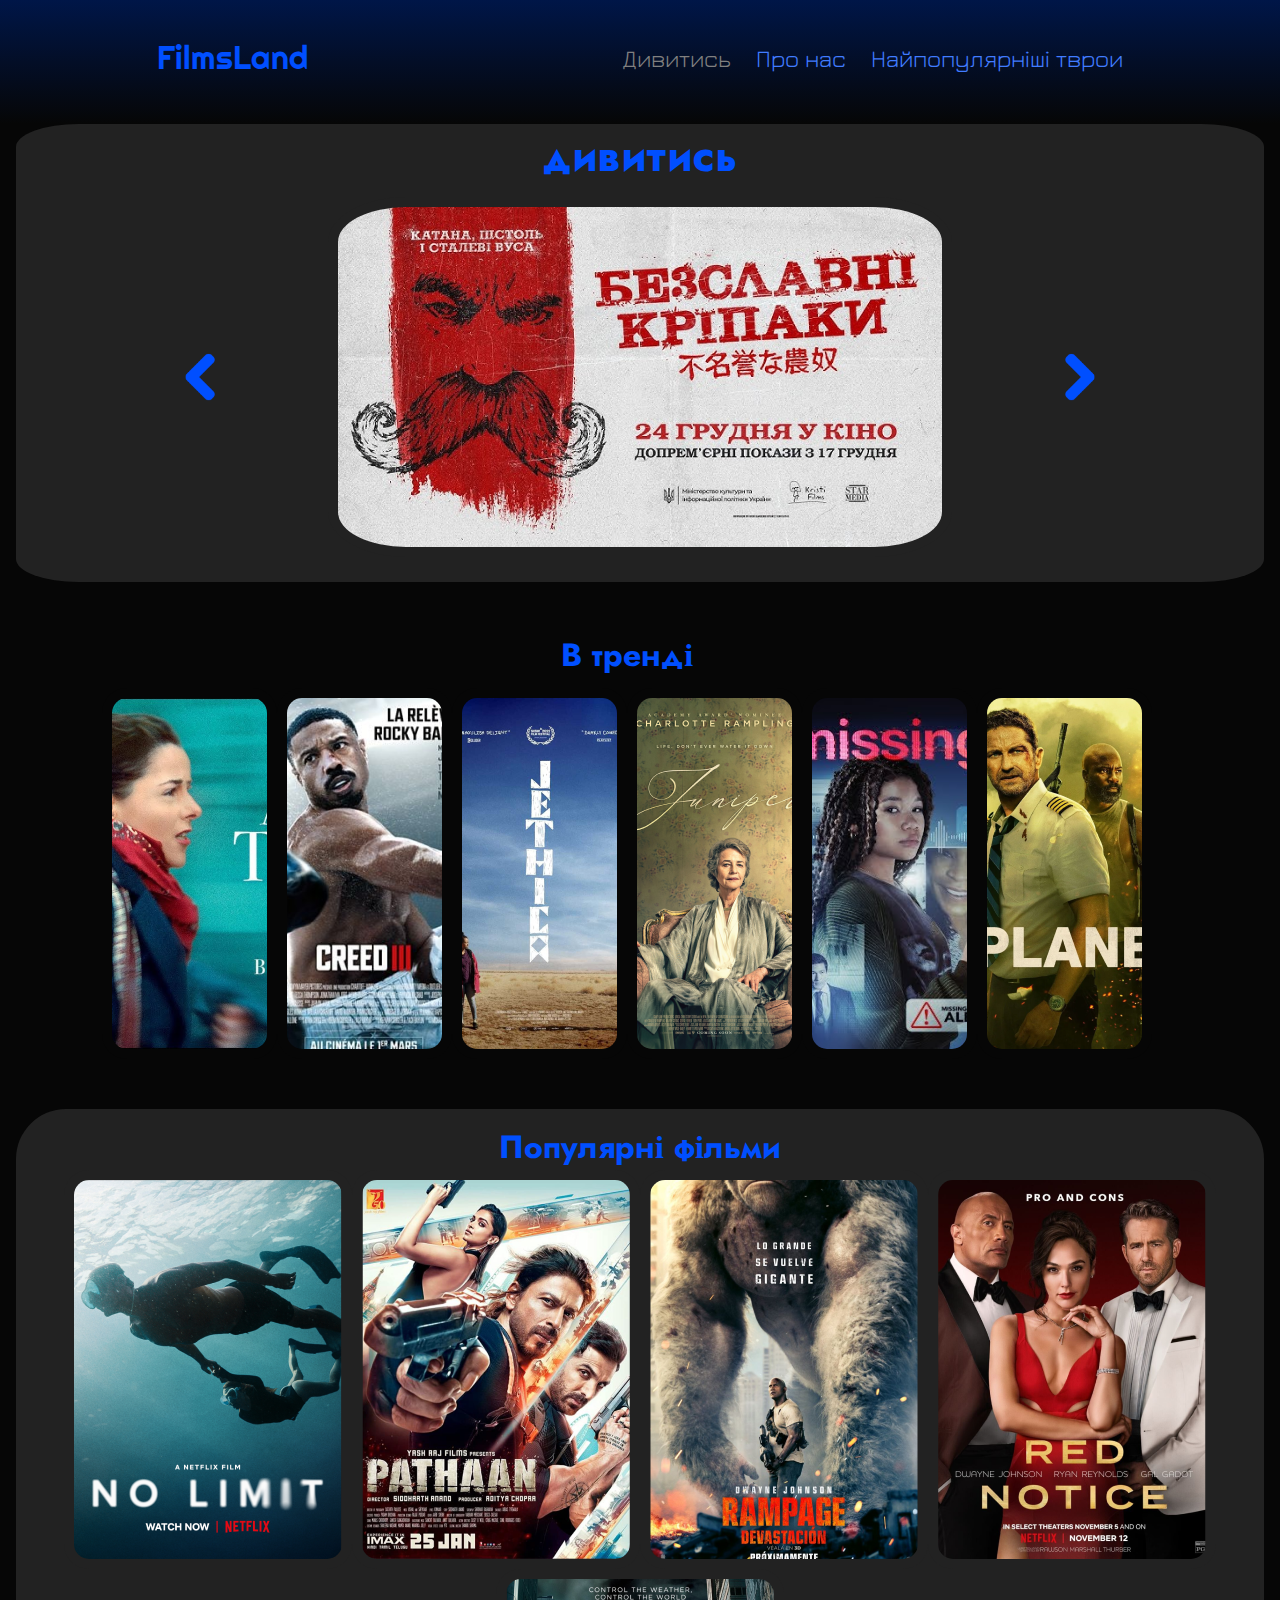
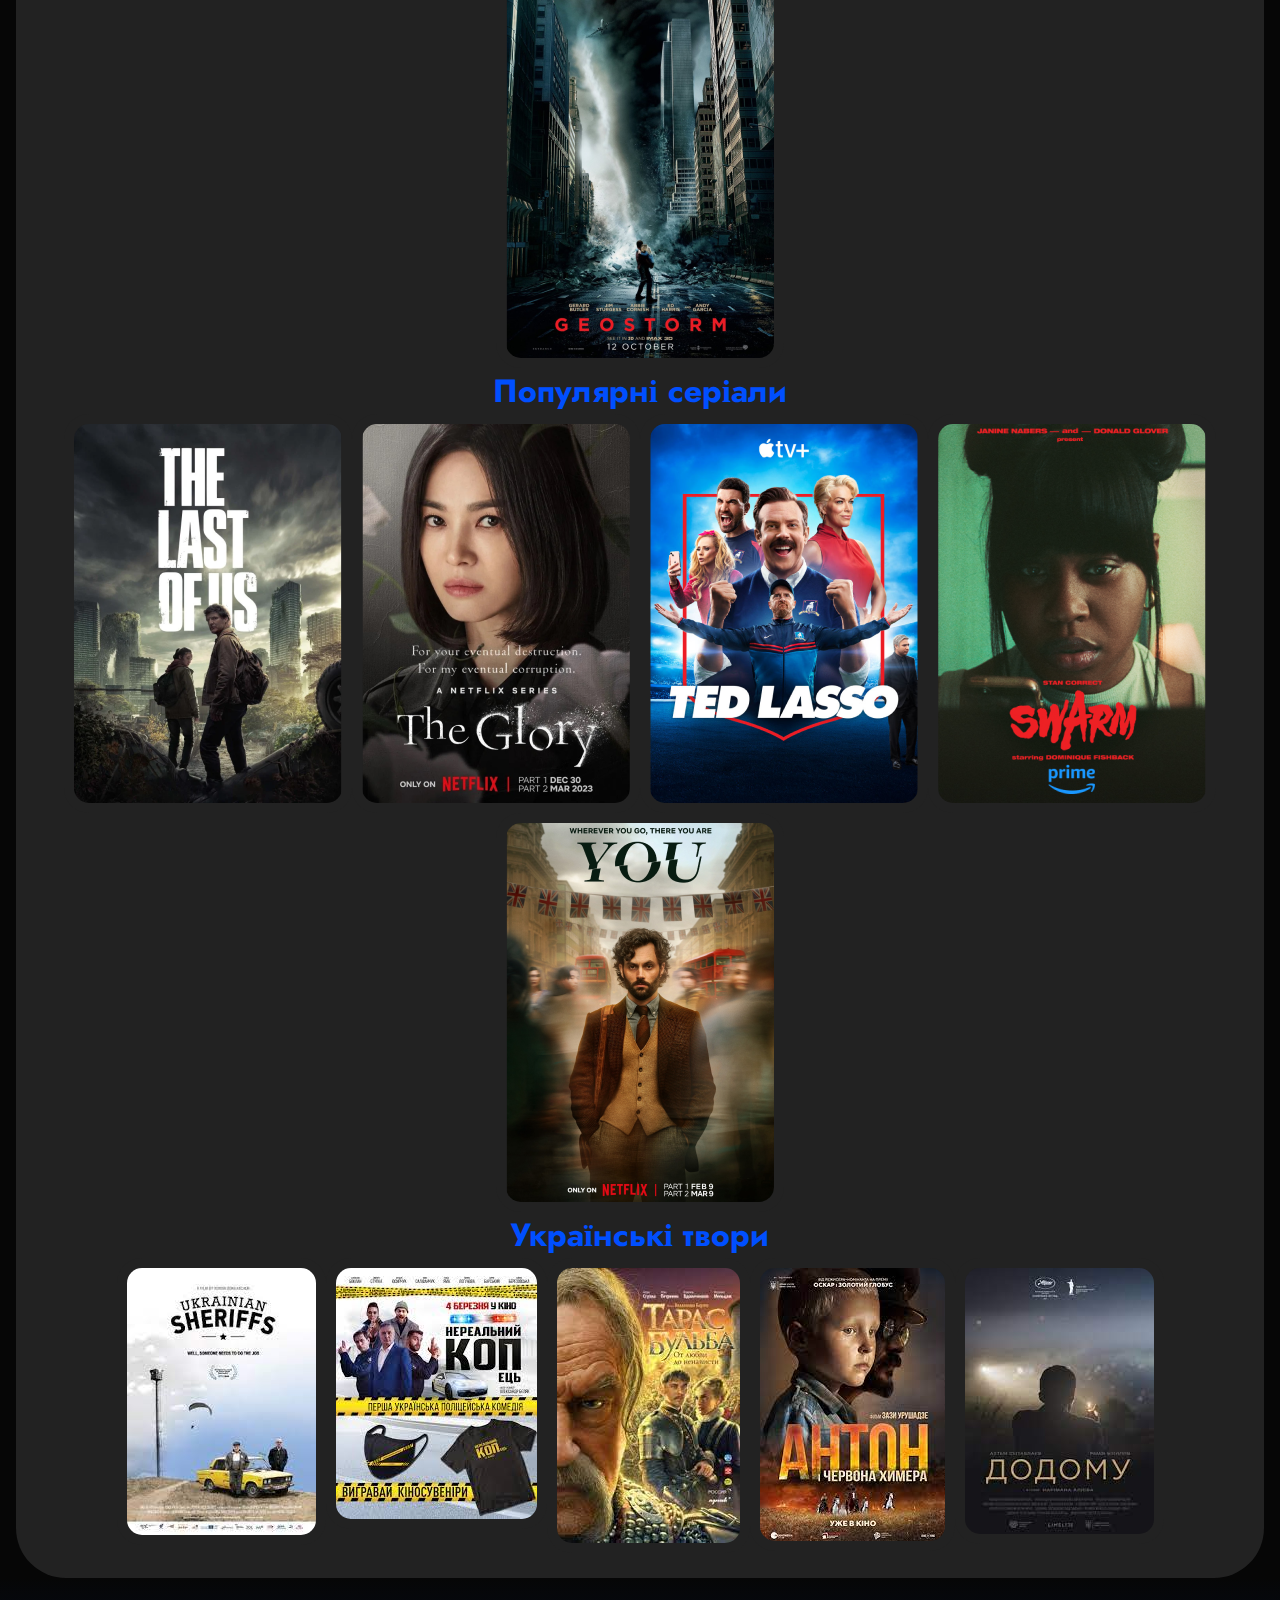
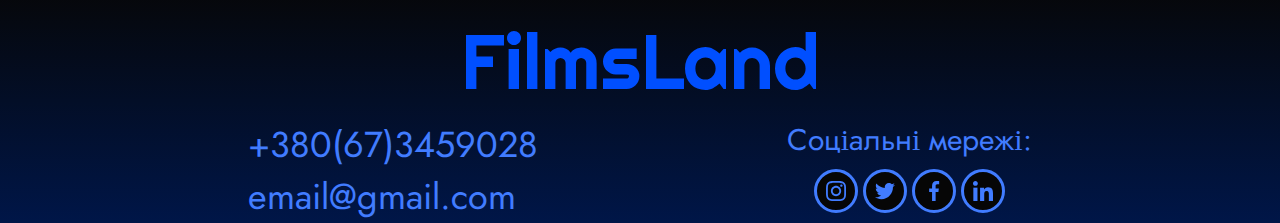
==== commit be8e7d1b: "first commit" ====
--- a/src/index.html
+++ b/src/index.html
@@ -1,83 +1,144 @@
 <!DOCTYPE html>
 <html lang="en">
-
 <head>
     <meta charset="UTF-8">
     <meta http-equiv="X-UA-Compatible" content="IE=edge">
     <meta name="viewport" content="width=device-width, initial-scale=1.0">
-    <link rel="stylesheet" href="css/main.css">
+    <link rel="stylesheet" href="./scss/main.css">
     <link rel="stylesheet" href="https://cdnjs.cloudflare.com/ajax/libs/animate.css/4.1.1/animate.min.css"/>
     <link rel="preconnect" href="https://fonts.googleapis.com">
     <link rel="preconnect" href="https://fonts.gstatic.com" crossorigin>
     <link href="https://fonts.googleapis.com/css2?family=Jost&family=Jura&family=Righteous&display=swap" rel="stylesheet">
-    <title>Project</title>
+    <title>Дивитись</title>
 </head>
-
-<body>
+<body class="body">
+    <!----HEADER---->
     <header>
         <nav>
             <a href="" class="logo-header">FilmsLand</a>
             <ul class="info-header-list">
-                <li class="info-header"><a href="#about-id">Інфо</a></li>
-                <li class="info-header"><a href="second.html">Наші Роботи</a></li>
-                <li class="info-header"><a href="#trand-id">В тренді</a></li>
+                <li class="info-header-noanim"><p>Дивитись</p></li>
+                <li class="info-header-anim"><a href="info.html">Про нас</a></li>
+                <li class="info-header-anim"><a href="second.html">Найпопулярніші тврои</a></li>
             </ul>
         </nav>
     </header>
-    <main id="main-id">
-        <section class="hero">
-            <h1 class="hero-h1">Дивись фільми <br> зручно!</h1>
-        </section>
-
-        <section class="about" id="about-id">
-            <div class="about-box">
-                <div class="about-text">
-                    <h2 class="h2-about">Трохи про FilmsLand</h2>
-                    <p class="p-about">Наш сайт є одним з найкращим в Європі сайтів для перегляду фільмів.В нас ви
-                        можете подивитися новинки навіть до релізу</p>
+    <!----MAIN MOVIE---->
+    <div class="main-movie">
+        <div class="main-movie-box">
+            <p class="main-text">ДИВИТИСЬ</p>
+            <div class="flex-box">
+                <div class="arr2">
+                    <img src="./img/arr2Use.png" alt="<" class="arr-img2 js-arr1" onclick="goBack()">
                 </div>
-                <div class="about-img">
-                    <img class="img_44" src="img/Rectangle-44.jpg" alt="">
-                    <img class="img_45" src="img/Rectangle-45.jpg" alt="">
+                <div class="main-film">
+                    <a href="https://sweet.tv/movie/21012-bezslavni-kripaki" class="js-link">
+                        <img src="./img/hq720.jpg" class="js-img">
+                    </a>
+                </div>  
+                <div class="arr2">
+                    <img src="./img/arrUse.png" alt=">" class="arr-img2 js-arr2" onclick="goForward()">
                 </div>
             </div>
-            <div class="various-box">
-                <div class="various-img">
-                    <img class="img_46" src="img/Rectangle-46.jpg" alt="">
-                    <img class="img_47" src="img/Rectangle-47.jpg" alt="">
-                </div>
-                <div class="various-text">
-                    <h2 class="h2-various">Різноманітність</h2>
-                    <p class="p-various">На нашій платформи Ви з легкістю зможете подивитися як і голівудські
-                        новинки так і непопулярні серіали, фільми з ріхзних країн.</p>
-                </div>
-            </div>
-        </section>
-        <!-- --------------------------------- -->
-        <section class="trand" id="trand-id">
-            <div class="div-trand">
-                <h3 class="h3-trand">Фільми в тренді</h3>
-                <div class="img-div-trand">
-                    <a href="https://uakino.club/filmy/10742-poklik-praschurv.html" class="wild" target="_blank"><img class="trand-img" src="img/Rectangle-53.jpg" alt=""></a>
-                    <a href="https://kinoprofi.io/22518-odin-reyndzher-2023.html" target="_blank"><img class="oneplusone trand-img" src="img/Rectangle-63.jpg" alt=""></a>
-                    <a href="https://uakino.club/filmy/genre_drama/43-titank.html" target="_blank"><img class="titanic trand-img" src="img/Rectangle-52.jpg" alt=""></a>
-                </div>
-            </div>
-        </section>
-        <!-- -------------------------------- -->
-        <section class="popular-novelty">
-            <h3 class="h3-novelty">Популярні новинки</h3>
-            <div class="div-novelty">
-                <a href="https://uakino.club/seriesss/drama_series/16283-ostann-z-nas-1-sezon.html" target="_blank"><img class="img-popular last" src="img/Rectangle-57.jpg" alt=""></a>
-                <div class="opus-novelty">      
-                    <p class="p-opus-popular">Тут ви можете подивитись новинки, як подобаються багтьом людям, тобто мають найбільше переглядів.</p>
-                    <a href="https://planetakino.ua/movies/side-effects-and-risks/#today" target="_blank"><img class="img-popular ryziki" src="img/ryziki-kopy.jpeg" alt=""></a>
-                </div>
-                <a href="https://uaserials.pro/5100-kruyiz-u-dzhunglyah.html" target="_blank"><img class="img-popular cruise" src="img/Rectangle-30.jpg" alt=""></a>
-            </div>
-        </section>
-    </main>
-<!-- --------------------------------- -->
+        </div>
+    </div>
+    <!----LINE TREND---->
+    <div class="line-trend">
+        <div class="line-txt center">
+            <h1>В тренді</h1>
+        </div>
+        <div class="line-container">
+            <a href="" class="line-link">
+                <img src="./img/image 2.png" alt="" class="line-img oneplusone">
+            </a>
+            <a href="" class="line-link">
+                <img src="./img/image6.png" alt="" class="line-img">
+            </a>
+            <a href="" class="line-link">
+                <img src="./img/image 4.png" alt="" class="line-img">
+            </a>
+            <a href="" class="line-link">
+                <img src="./img/image 5.png" class="line-img">
+            </a>
+            <a href="" class="line-link">
+                <img src="./img/image 7.png" alt="" class="line-img">
+            </a>
+            <a href="" class="line-link">
+                <img src="./img/image 8.png" alt="" class="line-img">
+            </a>
+        </div>
+    </div>
+    <!---BOX-->
+    <div class="line-box">
+        <!----POPULAR FILMS---->
+        <div class="pop-films">
+            <div class="line-txt center">
+                <h1>Популярні фільми</h1>
+            </div>
+            <div class="line-container">
+                <a href="" class="line-link">
+                    <img src="./img/Rectangle 10.png" class="line-img grey">
+                </a>
+                <a href="" class="line-link">
+                    <img src="./img/Rectangle 11 (1).png" alt="" class="line-img grey">
+                </a>
+                <a href="" class="line-link">
+                    <img src="./img/Rectangle 12 (1).png" alt="" class="line-img grey">
+                </a>
+                <a href="" class="line-link">
+                    <img src="./img/Rectangle 13 (1).png" class="line-img grey">
+                </a>
+                <a href="" class="line-link">
+                    <img src="./img/Rectangle 14.png" alt="" class="line-img grey">
+                </a>
+            </div>
+        </div>
+        <!----POPULAR SERIES---->
+        <div class="pop-series">
+            <div class="line-txt center">
+                <h1>Популярні серіали</h1>
+            </div>
+            <div class="line-container">
+                <a href="" class="line-link">
+                    <img src="./img/Rectangle 10 (2).png" alt="" class="line-img grey">
+                </a>
+                <a href="" class="line-link">
+                    <img src="./img/Rectangle 11 (2).png" alt="" class="line-img grey">
+                </a>
+                <a href="" class="line-link">
+                    <img src="./img/Rectangle 12 (2).png" alt="" class="line-img grey">
+                </a>
+                <a href="" class="line-link">
+                    <img src="./img/Rectangle 13 (2).png" class="line-img grey">
+                </a>
+                <a href="" class="line-link">
+                    <img src="./img/Rectangle 14 (1).png" alt="" class="line-img grey">
+                </a>
+            </div>
+        </div>
+    <!----UA-------->
+    <div class="line-txt center">
+        <h1>Українські твори</h1>
+    </div>
+    <div class="line-container">
+        <a href="https://sweet.tv/movie/4011-ukrajinski-sherifi" class="line-link">
+            <img src="./img/uaSheriffs.jpg" class="line-img grey">
+        </a>
+        <a href="https://sweet.tv/movie/21172-nerealniy-kopec" class="line-link">
+            <img src="./img/kopec.jpg" alt="" class="line-img grey">
+        </a>
+        <a href="https://sweet.tv/movie/174-taras-bulba" class="line-link">
+            <img src="./img/tarasBulba.jpg" alt="" class="line-img grey">
+        </a>
+        <a href="https://sweet.tv/movie/21137-anton-i-chervona-himera" class="line-link">
+            <img src="./img/anton.jpg" class="line-img grey">
+        </a>
+        <a href="https://sweet.tv/movie/20667-dodomu" class="line-link">
+            <img src="./img/toHome.jpg" alt="" class="line-img grey">
+        </a>
+    </div>
+    </div>
+    <!----FOOTER---->
     <footer>
         <div class="footer" id="footer-id">
             <a href="" class="logo-footer">FilmsLand</a>
@@ -140,6 +201,6 @@
             </div>
         </div>
     </footer>
+    <script src="./js/script.js"></script>
 </body>
-
 </html>--- a/src/scss/main.css
+++ b/src/scss/main.css
@@ -0,0 +1,960 @@
+body {
+  margin: 0;
+  padding: 0;
+  background: rgb(6, 6, 6);
+}
+
+img {
+  border-radius: 50px;
+}
+
+::-webkit-scrollbar {
+  width: 10px;
+}
+
+::-webkit-scrollbar-track {
+  background: black;
+}
+
+::-webkit-scrollbar-thumb {
+  background: #004FFF;
+  border-radius: 10px;
+}
+
+*,
+::before,
+::after {
+  box-sizing: border-box;
+}
+
+h1,
+h2,
+h3,
+h4,
+h5,
+h6,
+p {
+  margin: 0;
+  padding: 0;
+}
+
+img {
+  display: block;
+  height: auto;
+}
+
+a {
+  text-decoration: none;
+}
+
+ul {
+  list-style: none;
+  padding: 0;
+  margin: 0;
+}
+
+body {
+  font-family: Roboto;
+  letter-spacing: 0, 3em;
+}
+
+.container {
+  padding-left: 15px;
+  padding-right: 15px;
+  margin-left: auto;
+  margin-right: auto;
+}
+
+.section {
+  padding-top: 60px;
+  padding-bottom: 60px;
+}
+
+@media screen and (min-width: 480px) {
+  .container {
+    width: 480px;
+  }
+  main {
+    background-color: rgb(6, 6, 6);
+  }
+}
+@media screen and (min-width: 768px) {
+  .container {
+    width: 768px;
+  }
+}
+@media screen and (min-width: 1200px) {
+  .container {
+    width: 1200px;
+  }
+  .section {
+    padding-top: 94px;
+    padding-bottom: 94px;
+  }
+  p, h1, h2, h3 {
+    transition: 0.5;
+  }
+  p p, p h1, p h2, p h3:hover, h1 p, h1 h1, h1 h2, h1 h3:hover, h2 p, h2 h1, h2 h2, h2 h3:hover, h3 p, h3 h1, h3 h2, h3 h3:hover {
+    font-size: 25px;
+    font-weight: 900;
+  }
+}
+.hero {
+  background-image: url(../img/Rectangle-58.jpg);
+}
+
+@media screen and (min-width: 768px) {
+  .hero {
+    background-image: url(../img/maurice.jpg);
+  }
+}
+@media screen and (min-width: 1200px) {
+  .hero {
+    background-image: url(../img/scream-hero.jpg);
+  }
+}
+.about {
+  width: 100%;
+  height: 100%;
+  background-color: rgb(6, 6, 6);
+  padding-top: 40px;
+}
+
+.h2-about,
+.h2-various {
+  display: flex;
+  font-family: "Jost";
+  font-style: normal;
+  font-weight: 400;
+  font-size: 32px;
+  line-height: 1.09;
+  flex-direction: column;
+  color: #004FFF;
+  text-align: center;
+  padding-bottom: 12px;
+}
+
+.h2-various:hover {
+  animation: pulse;
+  animation-duration: 0.5s;
+  color: #73b4ff;
+}
+
+.h2-about:hover {
+  animation: pulse;
+  animation-duration: 0.5s;
+  color: #73b4ff;
+}
+
+.p-about {
+  margin-bottom: 20px;
+}
+
+.p-recomand {
+  display: none;
+}
+
+.p-about,
+.p-various {
+  display: flex;
+  font-family: "Jost";
+  font-style: normal;
+  font-weight: 400;
+  font-size: 24px;
+  line-height: 1.15;
+  text-align: center;
+  transition: 0.5s;
+  color: #0075FF;
+}
+
+@media screen and (min-width: 1000px) {
+  .h2-about {
+    display: flex;
+    align-items: flex-start;
+    font-weight: 700;
+    font-size: 44px;
+    line-height: 1.46;
+  }
+  .p-about {
+    width: 349px;
+    height: 240px;
+    text-align: start;
+    font-size: 34px;
+  }
+  .p-recomand {
+    display: flex;
+    font-family: "Jost";
+    font-style: normal;
+    line-height: 1.1;
+    text-align: center;
+    justify-content: center;
+    flex-wrap: wrap;
+    color: #0075FF;
+    font-weight: 440;
+    font-size: 36px;
+  }
+  .about-box {
+    display: flex;
+    justify-content: space-around;
+  }
+  .about-img {
+    display: flex;
+    align-items: center;
+  }
+  .img_44 {
+    height: 197px;
+    display: flex;
+    align-self: flex-start;
+    padding-top: 20px;
+  }
+  .img_45 {
+    height: 140px;
+    display: flex;
+    align-self: flex-end;
+    padding-left: 30px;
+  }
+  .about-text {
+    display: flex;
+    flex-direction: column;
+  }
+  .h2-various {
+    font-weight: 700;
+    font-size: 44px;
+    line-height: 1.46;
+    align-items: flex-end;
+  }
+  .p-various {
+    width: 349px;
+    height: 261px;
+    text-align: end;
+    font-size: 34px;
+  }
+  .various-box {
+    display: flex;
+    justify-content: space-around;
+    margin-top: 40px;
+  }
+  .various-img {
+    display: flex;
+    flex-direction: row;
+  }
+  .img_46 {
+    height: 197px;
+  }
+  .img_47 {
+    height: 186px;
+    display: flex;
+    align-self: flex-end;
+    padding-left: 35px;
+  }
+  .various-text {
+    display: flex;
+    flex-direction: column;
+    align-items: center;
+  }
+}
+@media screen and (max-width: 720px) {
+  .about-box {
+    display: flex;
+    flex-direction: column;
+    justify-content: center;
+    align-items: center;
+  }
+  .various-box {
+    display: flex;
+    flex-direction: column;
+    justify-content: center;
+    align-items: center;
+  }
+  .about-img {
+    display: flex;
+    flex-direction: column;
+    justify-content: center;
+    align-items: center;
+  }
+  .various-img {
+    display: flex;
+    flex-direction: column;
+    justify-content: center;
+    align-items: center;
+  }
+}
+.footer {
+  background: linear-gradient(to bottom, rgb(6, 6, 6) 0%, #001648 100%);
+}
+
+.logo-footer {
+  font-family: "Righteous";
+  font-style: normal;
+  font-weight: 400;
+  font-size: 32px;
+  line-height: 1.25;
+  display: flex;
+  justify-content: center;
+  padding-top: 35px;
+  padding-bottom: 10px;
+  color: #004FFF;
+}
+
+.p-info-footer {
+  font-family: "Jost";
+  font-style: normal;
+  font-weight: 400;
+  font-size: 20px;
+  line-height: 1.45;
+  text-align: center;
+  color: #417CFF;
+}
+
+.p-info-footer {
+  font-family: "Jost";
+  font-style: normal;
+  font-weight: 400;
+  font-size: 20px;
+  line-height: 1.45;
+  text-align: center;
+  color: #417CFF;
+}
+
+.social-media {
+  font-family: "Jost";
+  font-style: normal;
+  font-weight: 400;
+  font-size: 20px;
+  line-height: 29px;
+  text-align: center;
+  color: #417CFF;
+}
+
+@media screen and (min-width: 768px) {
+  .logo-footer {
+    font-weight: 400;
+    font-size: 77px;
+    line-height: 1.25;
+  }
+  .div-info-footer {
+    display: flex;
+    justify-content: space-evenly;
+  }
+  .p-info-footer {
+    font-weight: 400;
+    font-size: 36px;
+    line-height: 1.44;
+    text-align: start;
+  }
+  .social-media {
+    font-weight: 400;
+    font-size: 30px;
+    line-height: 1.43;
+  }
+}
+.media {
+  display: flex;
+  justify-content: center;
+  width: 50%;
+  text-align: center;
+}
+
+.our-team-img-cntainer0-container1-ico {
+  display: flex;
+  justify-content: center;
+  align-items: center;
+  text-align: center;
+  gap: 5px;
+  margin-top: 7px;
+}
+
+button {
+  padding-top: 3px;
+  border-radius: 100%;
+  border: #417CFF 3px solid;
+  height: 44px;
+  width: 44px;
+  transition: 0.15s;
+  background: rgb(6, 6, 6);
+  margin-bottom: 5px;
+}
+button:hover > svg > path {
+  fill: rgb(177, 202, 255);
+}
+button:hover {
+  border: rgb(177, 202, 255) 3px solid;
+}
+
+button > svg > path {
+  transition: 0.15s;
+  fill: #417CFF;
+}
+
+header {
+  width: 100%;
+  height: 124px;
+  background: linear-gradient(to bottom, #001648 0%, rgb(6, 6, 6) 100%);
+}
+
+.logo-header {
+  color: #004FFF;
+  font-family: "Righteous";
+  font-style: normal;
+  font-weight: 400;
+  font-size: 32px;
+  line-height: 1.25;
+  display: flex;
+  align-items: center;
+  flex-direction: column;
+}
+
+.info-header-noanim {
+  color: gray;
+  font-family: "Jura";
+  font-style: normal;
+  font-weight: 400;
+  font-size: 24px;
+  line-height: 1.17;
+  text-align: center;
+  transition: 0.4s;
+  display: flex;
+}
+
+.info-header-anim {
+  font-family: "Jura";
+  font-style: normal;
+  font-weight: 400;
+  font-size: 24px;
+  line-height: 1.17;
+  text-align: center;
+  transition: 0.4s;
+}
+.info-header-anim:hover {
+  animation: pulse;
+  animation-duration: 0.5s;
+}
+
+a {
+  color: #417CFF;
+}
+
+.info-header-list {
+  display: flex;
+  color: #417CFF;
+  flex-direction: row;
+  justify-content: center;
+  align-items: center;
+}
+
+@media screen and (min-width: 768px) {
+  nav {
+    display: flex;
+    flex-direction: row;
+    padding-top: 38px;
+    justify-content: space-around;
+  }
+  .logo-header {
+    justify-content: start;
+  }
+  .info-header-list {
+    margin-top: 0;
+    display: flex;
+    gap: 25px;
+  }
+}
+@media screen and (max-width: 780px) {
+  nav {
+    display: flex;
+    flex-direction: column;
+    padding-top: 26px;
+    justify-content: space-around;
+  }
+  .logo-header {
+    justify-content: start;
+  }
+  .info-header-list {
+    margin-top: 0;
+    display: flex;
+    gap: 25px;
+    font-weight: 100;
+    font-size: 6px;
+  }
+}
+.hero {
+  height: 321px;
+  background-repeat: no-repeat;
+  background-size: cover;
+  display: flex;
+  align-items: flex-start;
+  justify-content: center;
+}
+
+.hero-h1 {
+  font-family: "Jura";
+  font-style: normal;
+  font-weight: 900;
+  font-size: 44px;
+  display: flex;
+  text-align: center;
+  color: #004FFF;
+  padding-top: 90px;
+}
+
+@media screen and (min-width: 768px) {
+  .hero-h1 {
+    font-size: 80px;
+    line-height: 1.89;
+    padding-top: 10px;
+  }
+}
+@media screen and (min-width: 1200px) {
+  .hero {
+    height: 637px;
+  }
+  .hero-h1 {
+    line-height: 1.3;
+  }
+}
+.popular-novelty {
+  font-weight: 400;
+  font-size: 35.7033px;
+  line-height: 52px;
+  background-color: rgb(6, 6, 6);
+}
+
+.h3-novelty {
+  font-family: "Jost";
+  font-style: normal;
+  text-align: center;
+  color: #004FFF;
+  line-height: 1.2;
+  font-size: 40px;
+  padding-top: 20px;
+  padding-bottom: 30px;
+}
+
+.div-novelty {
+  display: flex;
+  justify-content: center;
+}
+
+.img-popular {
+  height: 277px;
+  width: 160px;
+}
+
+.img-popular:hover {
+  animation: pulse;
+  animation-duration: 0.5s;
+}
+
+.opus-novelty {
+  display: none;
+}
+
+@media screen and (min-width: 768px) {
+  .img-popular {
+    height: 550px;
+    width: 350px;
+  }
+  .last {
+    margin-right: 15px;
+  }
+}
+@media screen and (min-width: 1200px) {
+  .div-novelty {
+    display: flex;
+    justify-content: space-evenly;
+  }
+  .img-popular {
+    background-size: cover;
+  }
+  .last, .cruise {
+    margin-right: 0;
+  }
+}
+@media screen and (min-width: 1200px) {
+  .opus-novelty {
+    display: block;
+  }
+  .div-novelty {
+    display: flex;
+    justify-content: center;
+  }
+  .ryziki {
+    height: 233px;
+    padding-top: 20px;
+    padding-left: 40px;
+  }
+  .p-opus-popular {
+    width: 390px;
+    padding-bottom: 20px;
+    font-weight: 400;
+    font-size: 30px;
+    line-height: 1.43;
+    text-align: center;
+    color: #417CFF;
+    padding-bottom: 20px;
+    padding-top: 20px;
+  }
+}
+.trand {
+  width: 100%;
+  height: 100%;
+  background-color: rgb(6, 6, 6);
+  display: flex;
+  justify-content: center;
+  padding-top: 75px;
+}
+
+.trand-box {
+  width: 97.5%;
+  height: 97.5%;
+  padding-bottom: 65px;
+  border-radius: 5%;
+  background-color: rgb(34, 34, 34);
+}
+
+.oneplusone {
+  display: none;
+}
+
+.img-div-trand {
+  display: flex;
+  justify-content: center;
+  gap: 25px;
+}
+
+.trand-img {
+  width: 160px;
+  height: 277px;
+}
+
+.trand-img:hover {
+  animation: pulse;
+  animation-duration: 0.5s;
+}
+
+.h3-trand {
+  font-family: "Jost";
+  font-style: normal;
+  line-height: 2;
+  font-size: 40px;
+  text-align: center;
+  color: #004FFF;
+  padding-bottom: 30px;
+}
+
+@media screen and (min-width: 768px) {
+  .img-div-trand {
+    display: flex;
+    justify-content: center;
+  }
+  .h3-trand {
+    line-height: 2.3;
+    font-size: 40px;
+    padding-bottom: 20px;
+  }
+  .trand-img {
+    height: 550px;
+    width: 350px;
+  }
+  .wild {
+    margin-right: 15px;
+  }
+}
+@media screen and (min-width: 1200px) {
+  .oneplusone {
+    display: block;
+  }
+  .img-div-trand {
+    display: flex;
+    justify-content: center;
+    margin-right: 135px;
+    margin-left: 135px;
+  }
+  .trand-img {
+    background-size: cover;
+    margin-right: 42px;
+  }
+  .titanic {
+    margin-right: 0;
+  }
+}
+body {
+  background-color: rgb(6, 6, 6);
+  color: #004FFF;
+  font-family: "Jost";
+  margin: 0;
+  padding: 0;
+}
+
+.sec-logo-header {
+  color: #004FFF;
+  font-family: "Righteous";
+  font-style: normal;
+  font-weight: 400;
+  font-size: 32px;
+  line-height: 40px;
+  width: calc(50% - 15px);
+  padding-left: 15px;
+}
+
+.quit {
+  color: #004FFF;
+  font-family: "Righteous";
+  font-style: normal;
+  font-weight: 400;
+  font-size: 32px;
+  line-height: 40px;
+}
+
+.sec-header {
+  height: 40px;
+  background: linear-gradient(to bottom, #001648 0%, rgb(6, 6, 6) 100%);
+  display: flex;
+  justify-content: center;
+}
+
+.sec-main {
+  display: flex;
+  flex-direction: column;
+  align-items: center;
+  justify-content: center;
+  align-self: center;
+  gap: 30px;
+  padding-top: 30px;
+  padding-left: 15px;
+  padding-right: 15px;
+}
+
+.sec-container {
+  display: flex;
+  flex-direction: column;
+}
+
+.img-con {
+  height: 550px;
+  width: 320px;
+}
+
+.cat {
+  height: 550px;
+  margin: 0 auto;
+}
+
+.con-p {
+  display: flex;
+  font-weight: 400;
+  font-size: 40px;
+  line-height: 1.25;
+  text-align: center;
+  margin: 0 auto;
+  align-items: center;
+  justify-content: center;
+  border: solid #417CFF;
+  border-radius: 40px;
+  padding: 8px;
+  margin-top: 13px;
+}
+
+.con-p:hover {
+  border: solid #000000;
+  background: #417CFF;
+  color: #000000;
+  transition: 0.5s;
+}
+
+.sec-footer {
+  background: linear-gradient(to bottom, rgb(6, 6, 6) 0%, #001648 100%);
+  height: 50px;
+}
+
+@media screen and (min-width: 768px) {
+  .img-con {
+    height: 770px;
+    width: 100%;
+  }
+  .sec-main {
+    display: flex;
+    flex-direction: row;
+    flex-wrap: wrap;
+  }
+  .sec-container {
+    width: calc((100% - 60px) / 2);
+  }
+}
+@media screen and (min-width: 1200px) {
+  .sec-container {
+    width: calc((100% - 90px) / 3);
+  }
+  .img-con {
+    height: 770px;
+  }
+}
+.bsody {
+  text-align: center;
+  margin: 0 auto;
+}
+
+.main-movie {
+  display: flex;
+  width: 100%;
+  min-height: 25%;
+  justify-content: center;
+  align-items: center;
+}
+
+.main-movie-box {
+  width: 97.5%;
+  height: 97.5%;
+  padding-top: 15px;
+  padding-bottom: 25px;
+  border-radius: 5%;
+  background-color: rgb(34, 34, 34);
+  transition: 1s;
+  display: flex;
+  flex-direction: column;
+  justify-content: center;
+  align-items: center;
+  text-align: center;
+  margin: 0 auto;
+}
+
+.flex-box {
+  display: flex;
+  justify-content: center;
+  align-items: center;
+  width: 100%;
+  text-align: center;
+  margin: 0 auto;
+}
+
+.main-text {
+  text-align: center;
+  padding: 0px 0 15px 0;
+  font-size: 30px;
+  font-weight: 999;
+  letter-spacing: 1.5px;
+}
+
+.arr2 {
+  width: 20%;
+  display: flex;
+  justify-content: center;
+  align-items: center;
+  align-content: center;
+  transition: 1s;
+}
+
+.arr-img2 {
+  display: inline-block;
+  width: 25%;
+  justify-content: center;
+  align-items: center;
+  align-content: center;
+  text-align: center;
+}
+
+.main-film {
+  display: inline-block;
+  width: 50%;
+  border-radius: 50px;
+  transition: 1s;
+}
+
+.js-img {
+  border-radius: 12.5%;
+  transition: 0.25s;
+  width: 100%;
+  border: 10px solid rgb(34, 34, 34);
+}
+.js-img:hover {
+  border: 10px solid #004FFF;
+  padding: 0;
+}
+
+@media screen and (min-width: 0px) {
+  .arr-img2 {
+    width: 100%;
+  }
+}
+@media screen and (min-width: 720px) {
+  .arr-img2 {
+    width: 55%;
+  }
+}
+@media screen and (min-width: 1080px) {
+  .arr-img2 {
+    width: 25%;
+  }
+}
+.line-img {
+  border-radius: 25px;
+  border: 10px solid rgb(6, 6, 6);
+  transition: 0.25s;
+  flex-wrap: wrap;
+}
+.line-img:hover {
+  border: 10px solid #004FFF;
+}
+
+.line-box {
+  width: 97.5%;
+  height: 97.5%;
+  padding-top: 15px;
+  padding-bottom: 25px;
+  border-radius: 50px;
+  background-color: rgb(34, 34, 34);
+  transition: 1s;
+  display: flex;
+  flex-direction: column;
+  justify-content: center;
+  align-items: center;
+  margin: 0 auto;
+  margin-top: 50px;
+  flex-wrap: wrap;
+}
+
+.center {
+  text-align: center;
+  margin: 0 auto;
+}
+
+.line-trend {
+  display: flex;
+  flex-direction: column;
+  padding-left: 3%;
+  padding-right: 5%;
+  gap: 10px;
+  flex-wrap: wrap;
+  text-align: center;
+  margin: 0 auto;
+  margin-top: 50px;
+}
+
+.line-container {
+  display: flex;
+  justify-content: space-between;
+  flex-wrap: wrap;
+  text-align: center;
+  margin: 0 auto;
+}
+
+.pop-films {
+  display: flex;
+  flex-direction: column;
+  justify-content: center;
+  text-align: center;
+  margin: 0 auto;
+}
+
+.grey {
+  border: 10px solid rgb(34, 34, 34);
+  transition: 0.25s;
+}
+.grey:hover {
+  border: 10px solid #004FFF;
+}
+
+@media screen and (min-width: 0px) {
+  .line-container {
+    justify-content: center;
+  }
+}/*# sourceMappingURL=main.css.map */